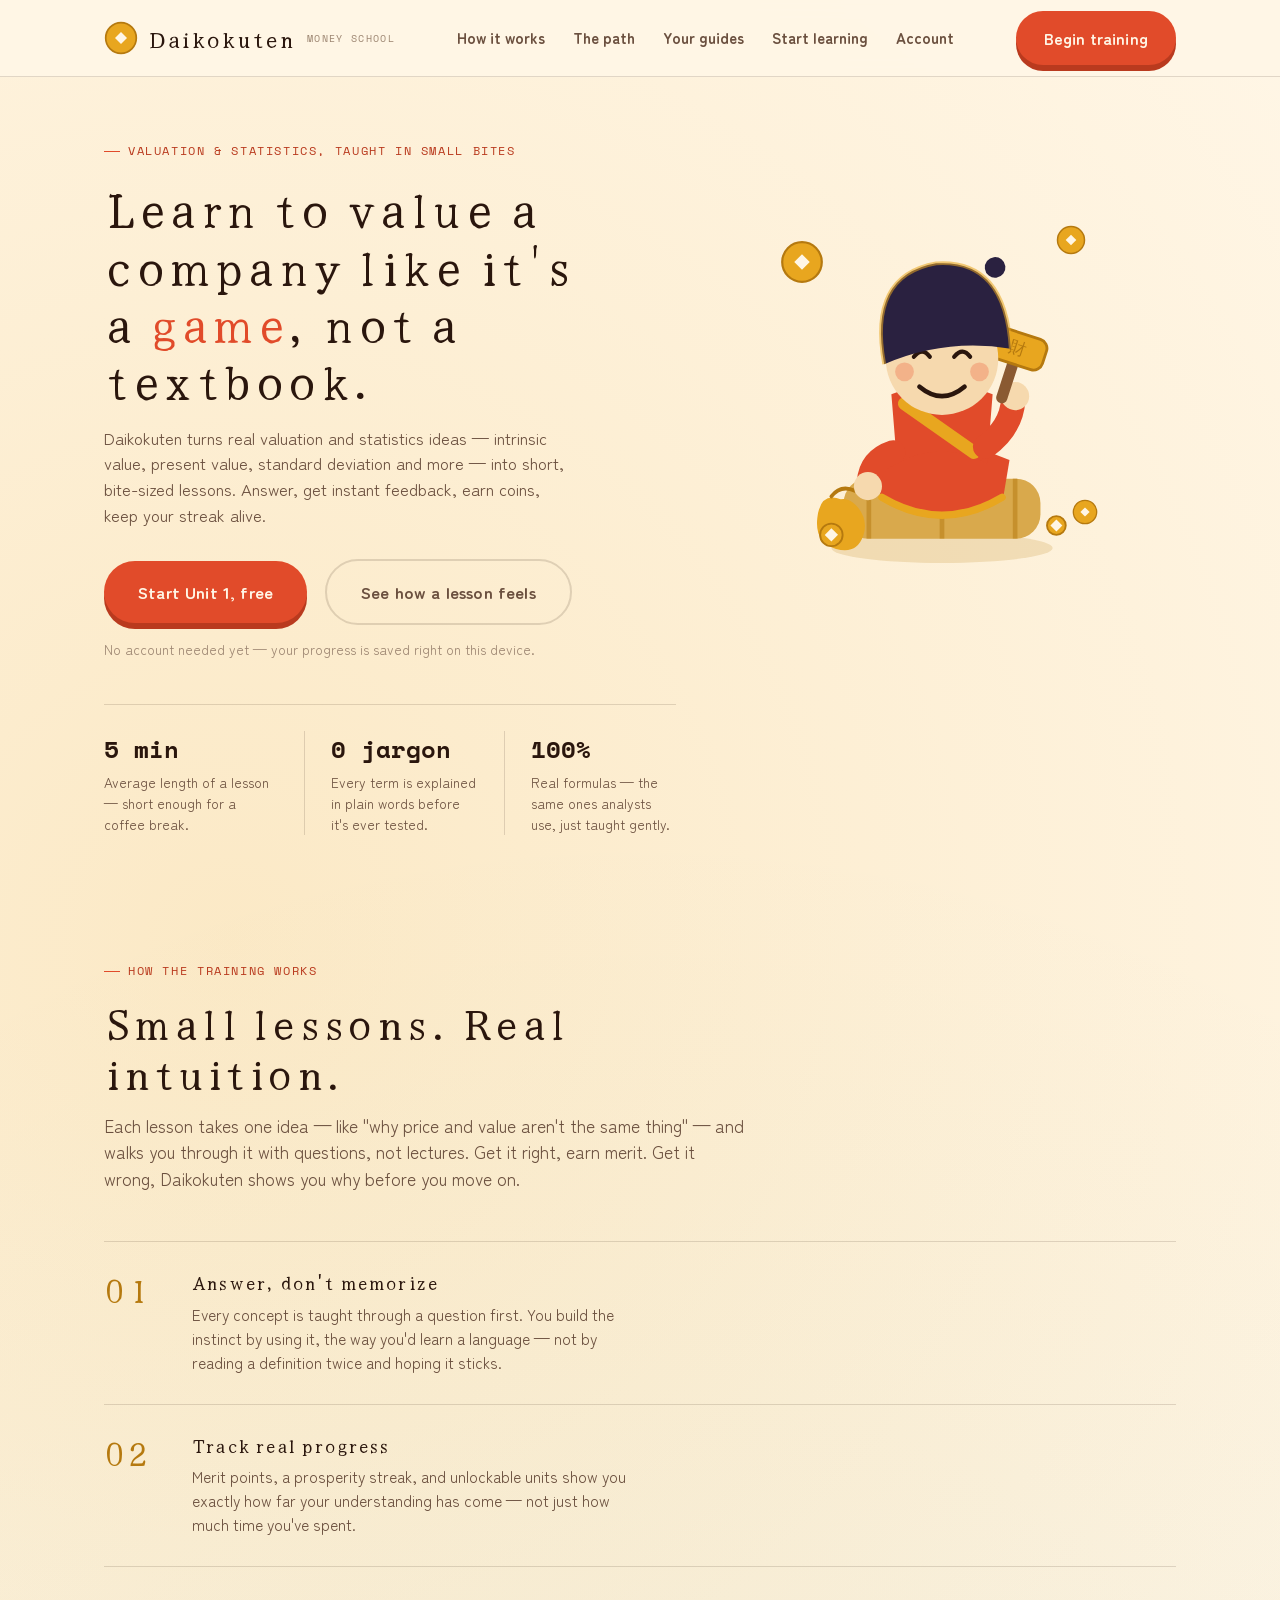
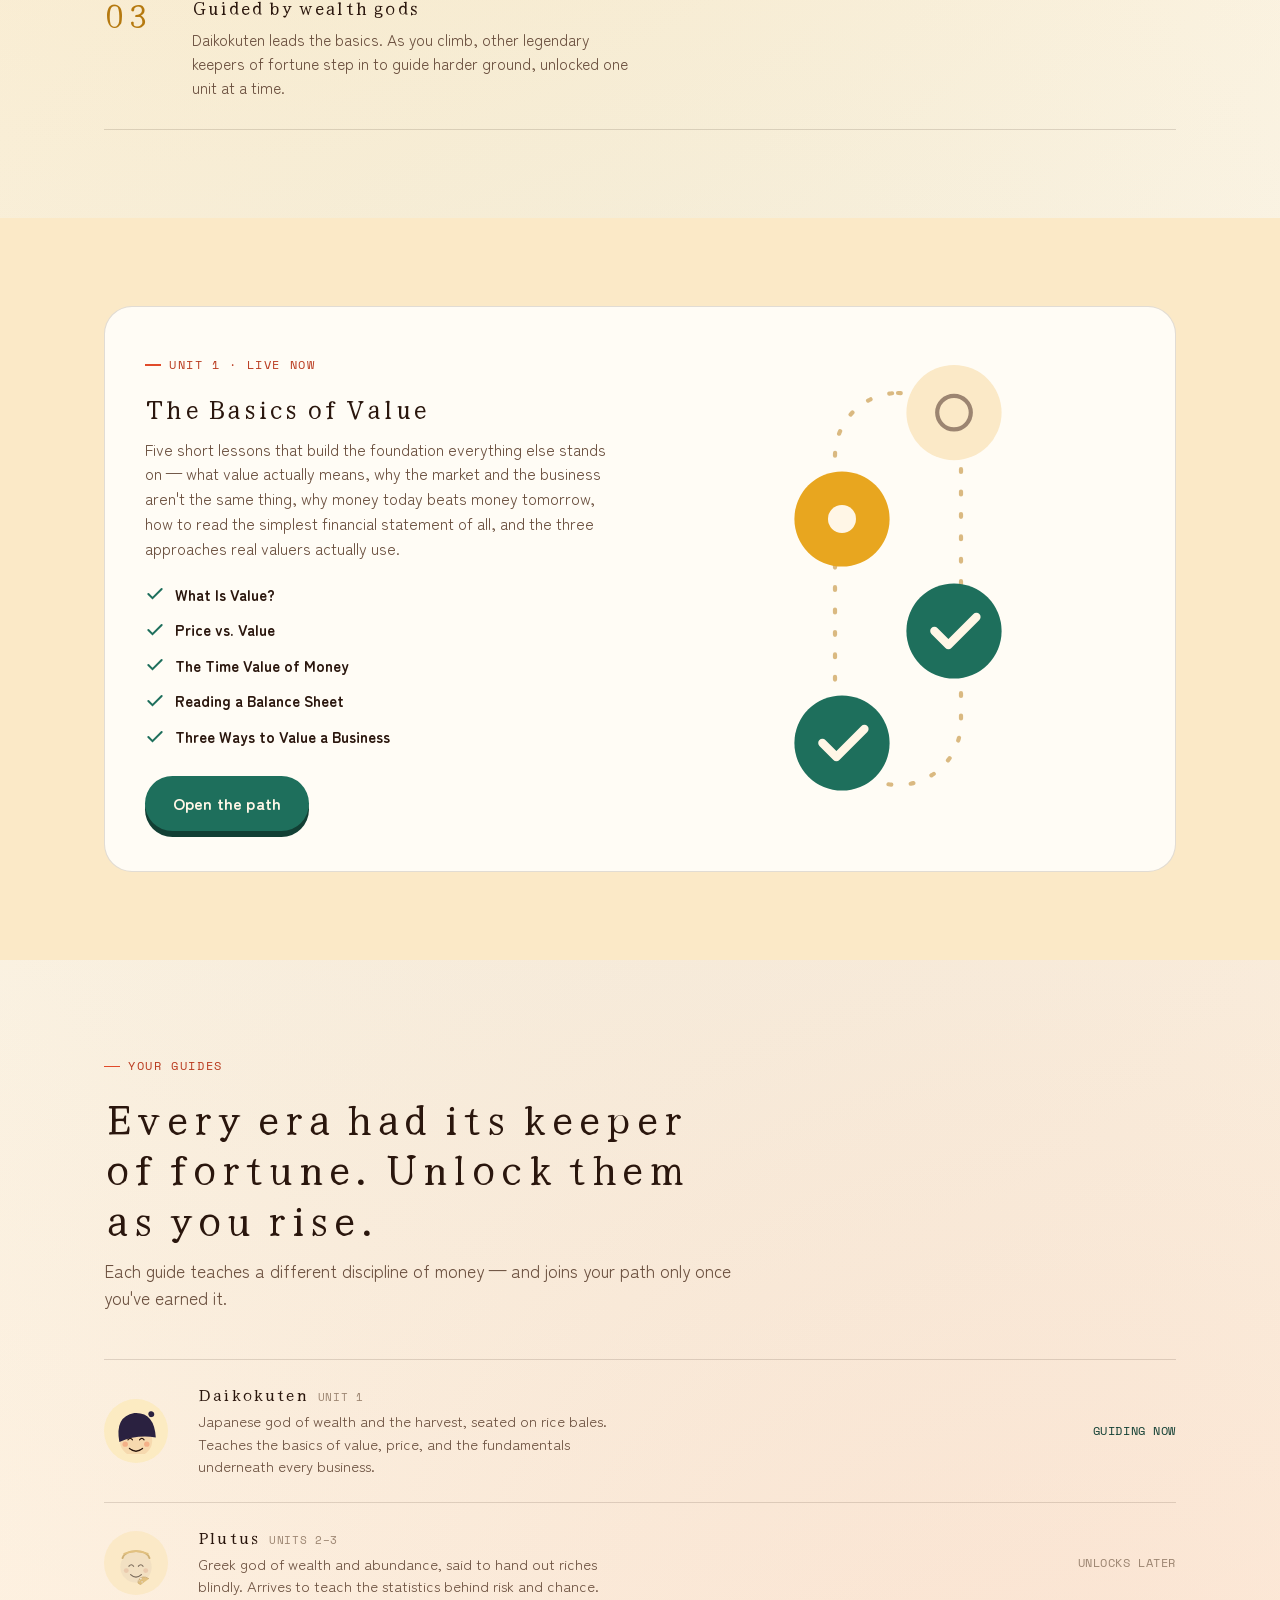
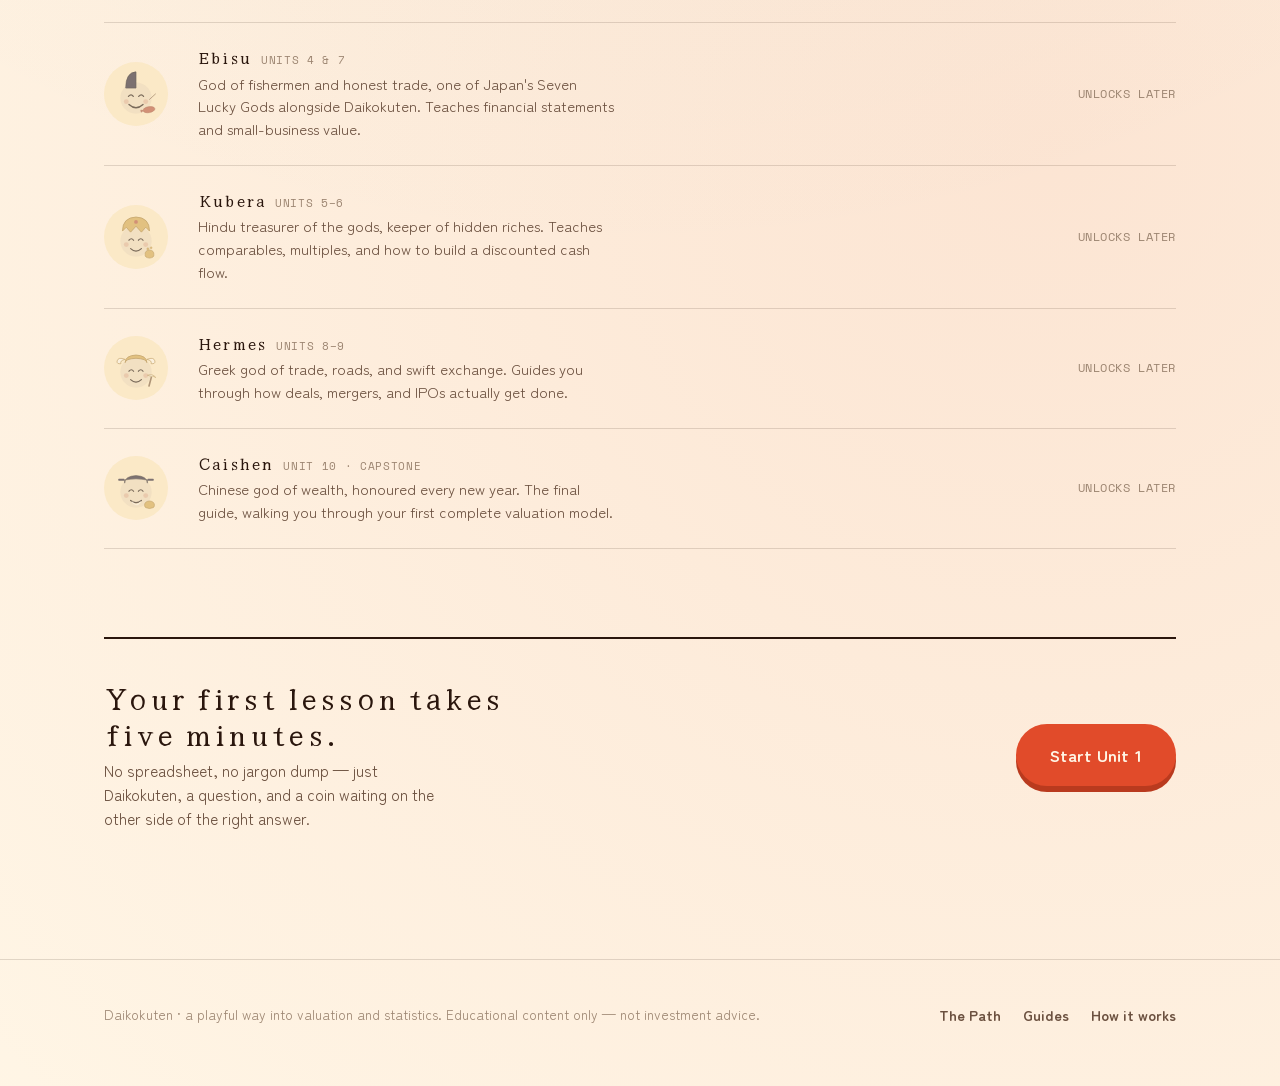
==== index.html @ 9b2fd061 "ValuationChod" ====
<!DOCTYPE html>
<html lang="en">
<head>
<meta charset="UTF-8">
<meta name="viewport" content="width=device-width, initial-scale=1.0">
<title>Daikokuten — Learn valuation & statistics like a game</title>
<meta name="description" content="Daikokuten teaches company valuation and statistics through short, game-like lessons. Earn merit, collect coins, and level up your money sense.">
<link rel="icon" href="data:image/svg+xml,%3Csvg xmlns='http://www.w3.org/2000/svg' viewBox='0 0 40 40'%3E%3Ccircle cx='20' cy='20' r='18' fill='%23E8A61F' stroke='%23B5790F' stroke-width='2'/%3E%3Crect x='15' y='15' width='10' height='10' fill='%23FFF6E6' transform='rotate(45 20 20)'/%3E%3C/svg%3E">
<link rel="stylesheet" href="css/style.css">
</head>
<body class="paper-bg">

<!-- ============ NAV ============ -->
<header class="site-nav">
  <div class="container">
    <a href="index.html" class="brand">
      <svg class="brand-mark" viewBox="0 0 40 40"><circle cx="20" cy="20" r="18" fill="#E8A61F" stroke="#B5790F" stroke-width="2"/><rect x="15" y="15" width="10" height="10" fill="#FFF6E6" transform="rotate(45 20 20)"/></svg>
      Daikokuten <span class="brand-sub">money school</span>
    </a>
    <nav class="nav-links" id="navLinks">
      <a href="index.html#how">How it works</a>
      <a href="index.html#path">The path</a>
      <a href="index.html#guides">Your guides</a>
      <a href="learn.html">Start learning</a>
      <a href="account.html">Account</a>
    </nav>
    <div class="nav-cta">
      <button class="nav-toggle" id="navToggle" aria-label="Open menu" aria-expanded="false">
        <svg viewBox="0 0 24 24" fill="none" stroke="currentColor" stroke-width="2.4" stroke-linecap="round"><line x1="3" y1="6" x2="21" y2="6"/><line x1="3" y1="12" x2="21" y2="12"/><line x1="3" y1="18" x2="21" y2="18"/></svg>
      </button>
      <a href="learn.html" class="btn btn-vermilion">Begin training</a>
    </div>
  </div>
</header>

<!-- ============ HERO ============ -->
<section class="hero">
  <div class="container">
    <div class="hero-copy">
      <span class="eyebrow">Valuation & statistics, taught in small bites</span>
      <h1>Learn to value a company like it's a <em>game</em>, not a textbook.</h1>
      <p class="lede">Daikokuten turns real valuation and statistics ideas — intrinsic value, present value, standard deviation and more — into short, bite-sized lessons. Answer, get instant feedback, earn coins, keep your streak alive.</p>
      <div class="hero-actions">
        <a href="learn.html" class="btn btn-vermilion btn-lg">Start Unit 1, free</a>
        <a href="#how" class="btn btn-ghost btn-lg">See how a lesson feels</a>
      </div>
      <p class="hero-note">No account needed yet — your progress is saved right on this device.</p>
    </div>
    <div class="hero-art">
      <svg viewBox="0 0 320 380" style="overflow:visible">
        <ellipse cx="160" cy="352" rx="118" ry="16" fill="#B5790F" opacity="0.18"/>
        <g><rect x="55" y="278" width="210" height="64" rx="26" fill="#D9A94C"/>
          <line x1="82" y1="278" x2="82" y2="342" stroke="#B5790F" stroke-width="5" opacity="0.5"/>
          <line x1="160" y1="278" x2="160" y2="342" stroke="#B5790F" stroke-width="5" opacity="0.5"/>
          <line x1="238" y1="278" x2="238" y2="342" stroke="#B5790F" stroke-width="5" opacity="0.5"/></g>
        <g><path d="M52 300 q-22 -8 -25 20 q-3 26 20 33 q22 6 29 -14 q6 -18 -8 -33 q-8 -8 -16 -6z" fill="#E8A61F"/>
          <path d="M42 297 q10 -13 25 -6" stroke="#B5790F" stroke-width="4" fill="none" stroke-linecap="round"/></g>
        <path d="M95 300 Q160 340 225 300 L232 258 Q160 228 88 258 Z" fill="#E14B2A"/>
        <path d="M96 298 Q160 336 224 298" stroke="#E8A61F" stroke-width="8" fill="none" stroke-linecap="round"/>
        <path d="M112 262 Q160 236 208 262 L214 188 Q160 166 106 188 Z" fill="#E14B2A"/>
        <path d="M120 198 L194 250" stroke="#E8A61F" stroke-width="14" stroke-linecap="round"/>
        <path d="M108 250 Q84 258 82 282" stroke="#E14B2A" stroke-width="26" stroke-linecap="round" fill="none"/>
        <circle cx="81" cy="286" r="15" fill="#F6D9AE"/>
        <path d="M206 244 Q234 224 236 194" stroke="#E14B2A" stroke-width="26" stroke-linecap="round" fill="none"/>
        <circle cx="238" cy="190" r="15" fill="#F6D9AE"/>
        <g transform="translate(238,148) rotate(18)">
          <rect x="-6" y="0" width="12" height="52" rx="6" fill="#8A5A32"/>
          <rect x="-30" y="-26" width="60" height="34" rx="10" fill="#E8A61F"/>
          <rect x="-30" y="-26" width="60" height="34" rx="10" fill="none" stroke="#B5790F" stroke-width="3"/>
          <text x="0" y="-4" font-size="18" text-anchor="middle" fill="#B5790F" font-family="sans-serif">財</text>
        </g>
        <circle cx="160" cy="150" r="60" fill="#F6D9AE"/>
        <circle cx="120" cy="164" r="10" fill="#F0916B" opacity="0.55"/>
        <circle cx="200" cy="164" r="10" fill="#F0916B" opacity="0.55"/>
        <path d="M130 148 q9 -11 17 0" stroke="#2A160D" stroke-width="4.5" fill="none" stroke-linecap="round"/>
        <path d="M173 148 q9 -11 17 0" stroke="#2A160D" stroke-width="4.5" fill="none" stroke-linecap="round"/>
        <path d="M136 180 q24 20 48 0" stroke="#2A160D" stroke-width="5" fill="none" stroke-linecap="round"/>
        <g transform="rotate(-7 160 100)">
          <path d="M92 148 Q86 52 160 48 Q234 52 228 148 Q160 128 92 148 Z" fill="#2A2140"/>
          <circle cx="222" cy="60" r="11" fill="#2A2140"/>
          <path d="M92 148 Q86 52 160 48 Q234 52 228 148" fill="none" stroke="#E8A61F" stroke-width="4" opacity="0.55"/>
        </g>
        <g><circle cx="42" cy="338" r="12" fill="#E8A61F" stroke="#B5790F" stroke-width="2"/><rect x="37" y="333" width="10" height="10" fill="#FFF6E6" transform="rotate(45 42 338)"/></g>
        <g><circle cx="282" cy="328" r="10" fill="#E8A61F" stroke="#B5790F" stroke-width="2"/><rect x="277.5" y="323.5" width="9" height="9" fill="#FFF6E6" transform="rotate(45 282 328)"/></g>
      </svg>
      <svg class="coin-float" viewBox="0 0 40 40" style="width:44px; top:6%; left:-4%; animation-delay:0s;"><circle cx="20" cy="20" r="18" fill="#E8A61F" stroke="#B5790F" stroke-width="2"/><rect x="15" y="15" width="10" height="10" fill="#FFF6E6" transform="rotate(45 20 20)"/></svg>
      <svg class="coin-float" viewBox="0 0 40 40" style="width:30px; top:2%; right:2%; animation-delay:1.2s;"><circle cx="20" cy="20" r="18" fill="#E8A61F" stroke="#B5790F" stroke-width="2"/><rect x="15" y="15" width="10" height="10" fill="#FFF6E6" transform="rotate(45 20 20)"/></svg>
      <svg class="coin-float" viewBox="0 0 40 40" style="width:26px; bottom:14%; right:-2%; animation-delay:2.4s;"><circle cx="20" cy="20" r="18" fill="#E8A61F" stroke="#B5790F" stroke-width="2"/><rect x="15" y="15" width="10" height="10" fill="#FFF6E6" transform="rotate(45 20 20)"/></svg>
    </div>
  </div>

  <div class="container">
    <div class="stat-strip">
      <div class="stat"><div class="stat-num">5 min</div><div class="stat-label">Average length of a lesson — short enough for a coffee break.</div></div>
      <div class="stat"><div class="stat-num">0 jargon</div><div class="stat-label">Every term is explained in plain words before it's ever tested.</div></div>
      <div class="stat"><div class="stat-num">100%</div><div class="stat-label">Real formulas — the same ones analysts use, just taught gently.</div></div>
    </div>
  </div>
</section>

<!-- ============ HOW IT WORKS ============ -->
<section class="section" id="how">
  <div class="container">
    <div class="section-head">
      <span class="eyebrow">How the training works</span>
      <h2>Small lessons. Real intuition.</h2>
      <p>Each lesson takes one idea — like "why price and value aren't the same thing" — and walks you through it with questions, not lectures. Get it right, earn merit. Get it wrong, Daikokuten shows you why before you move on.</p>
    </div>
    <div class="ledger-list">
      <div class="ledger-item">
        <div class="ledger-num">01</div>
        <div><h3>Answer, don't memorize</h3><p>Every concept is taught through a question first. You build the instinct by using it, the way you'd learn a language — not by reading a definition twice and hoping it sticks.</p></div>
      </div>
      <div class="ledger-item">
        <div class="ledger-num">02</div>
        <div><h3>Track real progress</h3><p>Merit points, a prosperity streak, and unlockable units show you exactly how far your understanding has come — not just how much time you've spent.</p></div>
      </div>
      <div class="ledger-item">
        <div class="ledger-num">03</div>
        <div><h3>Guided by wealth gods</h3><p>Daikokuten leads the basics. As you climb, other legendary keepers of fortune step in to guide harder ground, unlocked one unit at a time.</p></div>
      </div>
    </div>
  </div>
</section>

<!-- ============ PATH TEASER ============ -->
<section class="section section-alt" id="path">
  <div class="container">
    <div class="path-teaser">
      <div class="path-teaser-copy">
        <span class="eyebrow">Unit 1 · live now</span>
        <h3>The Basics of Value</h3>
        <p>Five short lessons that build the foundation everything else stands on — what value actually means, why the market and the business aren't the same thing, why money today beats money tomorrow, how to read the simplest financial statement of all, and the three approaches real valuers actually use.</p>
        <ul class="mini-checklist">
          <li><svg viewBox="0 0 24 24" fill="none" stroke="currentColor" stroke-width="2.4" stroke-linecap="round"><polyline points="20 6 9 17 4 12"/></svg> What Is Value?</li>
          <li><svg viewBox="0 0 24 24" fill="none" stroke="currentColor" stroke-width="2.4" stroke-linecap="round"><polyline points="20 6 9 17 4 12"/></svg> Price vs. Value</li>
          <li><svg viewBox="0 0 24 24" fill="none" stroke="currentColor" stroke-width="2.4" stroke-linecap="round"><polyline points="20 6 9 17 4 12"/></svg> The Time Value of Money</li>
          <li><svg viewBox="0 0 24 24" fill="none" stroke="currentColor" stroke-width="2.4" stroke-linecap="round"><polyline points="20 6 9 17 4 12"/></svg> Reading a Balance Sheet</li>
          <li><svg viewBox="0 0 24 24" fill="none" stroke="currentColor" stroke-width="2.4" stroke-linecap="round"><polyline points="20 6 9 17 4 12"/></svg> Three Ways to Value a Business</li>
        </ul>
        <a href="learn.html" class="btn btn-jade">Open the path</a>
      </div>
      <div class="hero-art" style="max-width:280px; margin:0 auto;">
        <svg viewBox="0 0 200 320">
          <rect x="55" y="20" width="90" height="280" rx="45" fill="none" stroke="#B5790F" stroke-width="3" stroke-dasharray="2 14" stroke-linecap="round" opacity="0.5"/>
          <circle cx="60" cy="270" r="34" fill="#1E6F5C"/><path d="M46 270l10 10 20-20" stroke="#FFF6E6" stroke-width="6" fill="none" stroke-linecap="round" stroke-linejoin="round"/>
          <circle cx="140" cy="190" r="34" fill="#1E6F5C"/><path d="M126 190l10 10 20-20" stroke="#FFF6E6" stroke-width="6" fill="none" stroke-linecap="round" stroke-linejoin="round"/>
          <circle cx="60" cy="110" r="34" fill="#E8A61F"/><circle cx="60" cy="110" r="10" fill="#FFF6E6"/>
          <circle cx="140" cy="34" r="34" fill="#FBE9C7"/><path d="M128 34a12 12 0 1124 0 12 12 0 01-24 0z" fill="none" stroke="#9C8571" stroke-width="3"/>
        </svg>
      </div>
    </div>
  </div>
</section>

<!-- ============ GUIDES / CHARACTERS ============ -->
<section class="section" id="guides">
  <div class="container">
    <div class="section-head">
      <span class="eyebrow">Your guides</span>
      <h2>Every era had its keeper of fortune. Unlock them as you rise.</h2>
      <p>Each guide teaches a different discipline of money — and joins your path only once you've earned it.</p>
    </div>
    <div class="roster">
      <div class="roster-item">
        <div class="roster-portrait">
          <svg viewBox="60 30 200 170"><circle cx="160" cy="150" r="60" fill="#F6D9AE"/><circle cx="120" cy="164" r="10" fill="#F0916B" opacity="0.55"/><circle cx="200" cy="164" r="10" fill="#F0916B" opacity="0.55"/><path d="M130 148 q9 -11 17 0" stroke="#2A160D" stroke-width="4.5" fill="none" stroke-linecap="round"/><path d="M173 148 q9 -11 17 0" stroke="#2A160D" stroke-width="4.5" fill="none" stroke-linecap="round"/><path d="M136 180 q24 20 48 0" stroke="#2A160D" stroke-width="5" fill="none" stroke-linecap="round"/><g transform="rotate(-7 160 100)"><path d="M92 148 Q86 52 160 48 Q234 52 228 148 Q160 128 92 148 Z" fill="#2A2140"/><circle cx="222" cy="60" r="11" fill="#2A2140"/></g></svg>
        </div>
        <div>
          <div class="roster-name"><h4>Daikokuten</h4><span class="roster-tag">Unit 1</span></div>
          <p class="roster-desc">Japanese god of wealth and the harvest, seated on rice bales. Teaches the basics of value, price, and the fundamentals underneath every business.</p>
        </div>
        <span class="roster-status">Guiding now</span>
      </div>
      <div class="roster-item locked">
        <div class="roster-portrait tint-jade"><svg viewBox="0 0 200 200"><circle cx="100" cy="115" r="58" fill="#F6D9AE"/><circle cx="64" cy="128" r="9" fill="#F0916B" opacity="0.55"/><circle cx="136" cy="128" r="9" fill="#F0916B" opacity="0.55"/><path d="M74 112 q9 -11 17 0" stroke="#2A160D" stroke-width="4.5" fill="none" stroke-linecap="round"/><path d="M109 112 q9 -11 17 0" stroke="#2A160D" stroke-width="4.5" fill="none" stroke-linecap="round"/><path d="M80 143 q20 18 40 0" stroke="#2A160D" stroke-width="4.5" fill="none" stroke-linecap="round"/><path d="M50 82 Q60 56 100 56 Q140 56 150 82" stroke="#C68A16" stroke-width="7" fill="none" stroke-linecap="round"/><path d="M56 66 Q100 46 144 66" stroke="#E8A61F" stroke-width="6" fill="none" stroke-linecap="round"/><g transform="translate(148,158) rotate(20)"><path d="M0 0 Q-30 -6 -34 20 Q-36 34 -20 30" fill="#E8A61F" stroke="#B5790F" stroke-width="2.5"/><circle cx="-28" cy="10" r="4" fill="#FFF6E6" stroke="#B5790F" stroke-width="1.5"/><circle cx="-20" cy="20" r="3.5" fill="#FFF6E6" stroke="#B5790F" stroke-width="1.5"/><circle cx="-32" cy="20" r="3" fill="#FFF6E6" stroke="#B5790F" stroke-width="1.5"/></g></svg></div>
        <div>
          <div class="roster-name"><h4>Plutus</h4><span class="roster-tag">Units 2–3</span></div>
          <p class="roster-desc">Greek god of wealth and abundance, said to hand out riches blindly. Arrives to teach the statistics behind risk and chance.</p>
        </div>
        <span class="roster-status pending">Unlocks later</span>
      </div>
      <div class="roster-item locked">
        <div class="roster-portrait tint-vermilion"><svg viewBox="0 0 200 200"><circle cx="100" cy="115" r="58" fill="#F6D9AE"/><circle cx="64" cy="128" r="9" fill="#F0916B" opacity="0.55"/><circle cx="136" cy="128" r="9" fill="#F0916B" opacity="0.55"/><path d="M72 109 q10 -12 18 0" stroke="#2A160D" stroke-width="4.5" fill="none" stroke-linecap="round"/><path d="M110 109 q10 -12 18 0" stroke="#2A160D" stroke-width="4.5" fill="none" stroke-linecap="round"/><path d="M74 139 q26 24 52 0" stroke="#2A160D" stroke-width="5" fill="none" stroke-linecap="round"/><path d="M62 78 Q62 20 100 18 Q100 60 100 78Z" fill="#2A2140" stroke="#17101f" stroke-width="2.5"/><path d="M62 78 Q80 66 100 66 Q60 66 62 78Z" fill="#2A2140"/><g transform="translate(148,158) rotate(-10)"><ellipse cx="0" cy="0" rx="22" ry="11" fill="#E14B2A" stroke="#B93A1E" stroke-width="2"/><path d="M-22 0 L-30 -4 L-30 4 Z" fill="#E14B2A" stroke="#B93A1E" stroke-width="2"/></g><line x1="150" y1="120" x2="172" y2="100" stroke="#8A5A32" stroke-width="3" stroke-linecap="round"/></svg></div>
        <div>
          <div class="roster-name"><h4>Ebisu</h4><span class="roster-tag">Units 4 & 7</span></div>
          <p class="roster-desc">God of fishermen and honest trade, one of Japan's Seven Lucky Gods alongside Daikokuten. Teaches financial statements and small-business value.</p>
        </div>
        <span class="roster-status pending">Unlocks later</span>
      </div>
      <div class="roster-item locked">
        <div class="roster-portrait"><svg viewBox="0 0 200 200"><circle cx="100" cy="115" r="58" fill="#F6D9AE"/><circle cx="64" cy="128" r="9" fill="#F0916B" opacity="0.55"/><circle cx="136" cy="128" r="9" fill="#F0916B" opacity="0.55"/><path d="M74 112 q9 -11 17 0" stroke="#2A160D" stroke-width="4.5" fill="none" stroke-linecap="round"/><path d="M109 112 q9 -11 17 0" stroke="#2A160D" stroke-width="4.5" fill="none" stroke-linecap="round"/><path d="M80 143 q20 18 40 0" stroke="#2A160D" stroke-width="4.5" fill="none" stroke-linecap="round"/><path d="M50 78 Q50 28 100 26 Q150 28 150 78 L136 64 L120 82 L100 60 L80 82 L64 64 Z" fill="#E8A61F" stroke="#B5790F" stroke-width="3"/><circle cx="100" cy="44" r="7" fill="#E14B2A"/><g transform="translate(150,158)"><path d="M-16 8 Q-18 -8 0 -10 Q18 -8 16 8 Q18 18 0 20 Q-18 18 -16 8Z" fill="#E8A61F" stroke="#B5790F" stroke-width="2.5"/><circle cx="-6" cy="-14" r="4" fill="#E8A61F" stroke="#B5790F" stroke-width="1.5"/><circle cx="6" cy="-18" r="3.5" fill="#E8A61F" stroke="#B5790F" stroke-width="1.5"/></g></svg></div>
        <div>
          <div class="roster-name"><h4>Kubera</h4><span class="roster-tag">Units 5–6</span></div>
          <p class="roster-desc">Hindu treasurer of the gods, keeper of hidden riches. Teaches comparables, multiples, and how to build a discounted cash flow.</p>
        </div>
        <span class="roster-status pending">Unlocks later</span>
      </div>
      <div class="roster-item locked">
        <div class="roster-portrait tint-jade"><svg viewBox="0 0 200 200"><circle cx="100" cy="115" r="58" fill="#F6D9AE"/><circle cx="64" cy="128" r="9" fill="#F0916B" opacity="0.55"/><circle cx="136" cy="128" r="9" fill="#F0916B" opacity="0.55"/><path d="M74 112 q9 -11 17 0" stroke="#2A160D" stroke-width="4.5" fill="none" stroke-linecap="round"/><path d="M109 112 q9 -11 17 0" stroke="#2A160D" stroke-width="4.5" fill="none" stroke-linecap="round"/><path d="M80 143 q20 18 40 0" stroke="#2A160D" stroke-width="4.5" fill="none" stroke-linecap="round"/><path d="M60 80 Q60 54 100 52 Q140 54 140 80 Q140 66 100 64 Q60 66 60 80Z" fill="#E8A61F" stroke="#B5790F" stroke-width="3"/><path d="M60 68 Q34 58 30 74 Q28 86 44 84 Q40 72 60 68Z" fill="#FFF6E6" stroke="#B5790F" stroke-width="2.5"/><path d="M140 68 Q166 58 170 74 Q172 86 156 84 Q160 72 140 68Z" fill="#FFF6E6" stroke="#B5790F" stroke-width="2.5"/><g transform="translate(150,160) rotate(15)"><rect x="-3" y="-30" width="6" height="40" rx="3" fill="#8A5A32"/><path d="M-16 -30 Q0 -42 16 -30 Q0 -34 0 -30Z" fill="#FFF6E6" stroke="#B5790F" stroke-width="2"/></g></svg></div>
        <div>
          <div class="roster-name"><h4>Hermes</h4><span class="roster-tag">Units 8–9</span></div>
          <p class="roster-desc">Greek god of trade, roads, and swift exchange. Guides you through how deals, mergers, and IPOs actually get done.</p>
        </div>
        <span class="roster-status pending">Unlocks later</span>
      </div>
      <div class="roster-item locked">
        <div class="roster-portrait tint-vermilion"><svg viewBox="0 0 200 200"><circle cx="100" cy="115" r="58" fill="#F6D9AE"/><circle cx="64" cy="128" r="9" fill="#F0916B" opacity="0.55"/><circle cx="136" cy="128" r="9" fill="#F0916B" opacity="0.55"/><path d="M74 112 q9 -11 17 0" stroke="#2A160D" stroke-width="4.5" fill="none" stroke-linecap="round"/><path d="M109 112 q9 -11 17 0" stroke="#2A160D" stroke-width="4.5" fill="none" stroke-linecap="round"/><path d="M80 146 q20 16 40 0" stroke="#2A160D" stroke-width="4.5" fill="none" stroke-linecap="round"/><path d="M86 152 Q100 172 116 152" stroke="#FFF6E6" stroke-width="4" fill="none" stroke-linecap="round" opacity="0.9"/><path d="M58 82 Q58 56 100 54 Q142 56 142 82 L142 70 Q100 62 58 70Z" fill="#2A2140" stroke="#17101f" stroke-width="2"/><rect x="34" y="66" width="24" height="7" rx="3" fill="#2A2140"/><rect x="142" y="66" width="24" height="7" rx="3" fill="#2A2140"/><g transform="translate(150,158)"><path d="M-18 8 Q-20 -8 0 -10 Q20 -8 18 8 Q20 16 0 18 Q-20 16 -18 8Z" fill="#E8A61F" stroke="#B5790F" stroke-width="2.5"/></g></svg></div>
        <div>
          <div class="roster-name"><h4>Caishen</h4><span class="roster-tag">Unit 10 · Capstone</span></div>
          <p class="roster-desc">Chinese god of wealth, honoured every new year. The final guide, walking you through your first complete valuation model.</p>
        </div>
        <span class="roster-status pending">Unlocks later</span>
      </div>
    </div>
  </div>
</section>

<!-- ============ CTA ============ -->
<section class="section" style="padding-top:0;">
  <div class="container">
    <div class="closing-line">
      <div>
        <h2>Your first lesson takes five minutes.</h2>
        <p>No spreadsheet, no jargon dump — just Daikokuten, a question, and a coin waiting on the other side of the right answer.</p>
      </div>
      <a href="learn.html" class="btn btn-vermilion btn-lg">Start Unit 1</a>
    </div>
  </div>
</section>

<footer class="site-footer">
  <div class="container">
    <p class="footer-note">Daikokuten · a playful way into valuation and statistics. Educational content only — not investment advice.</p>
    <div class="footer-links">
      <a href="learn.html">The Path</a>
      <a href="index.html#guides">Guides</a>
      <a href="index.html#how">How it works</a>
    </div>
  </div>
</footer>

<script>
  const navToggle = document.getElementById('navToggle');
  const navLinks = document.getElementById('navLinks');
  navToggle.addEventListener('click', () => {
    const open = navLinks.classList.toggle('open');
    navToggle.setAttribute('aria-expanded', open);
  });
</script>
</body>
</html>
---- css/style.css ----
@import url('https://fonts.googleapis.com/css2?family=Yuji+Syuku&family=Zen+Maru+Gothic:wght@400;500;700;900&family=Space+Mono:wght@400;700&display=swap');

/* ---------------------------------------------------------
   DAIKOKUTEN — design tokens
--------------------------------------------------------- */
:root{
  --cream:        #FFF6E6;
  --cream-deep:    #FBE9C7;
  --paper:         #FFFCF5;
  --ink:           #2A160D;
  --ink-soft:      #6B503F;
  --ink-faint:     #9C8571;

  --vermilion:     #E14B2A;
  --vermilion-dark:#B93A1E;
  --vermilion-soft:#FBDCCF;

  --gold:          #E8A61F;
  --gold-deep:     #B5790F;
  --gold-soft:     #FCEBC2;

  --jade:          #1E6F5C;
  --jade-deep:     #123F34;
  --jade-soft:     #D8ECE5;

  --indigo:        #26324D;

  --line:          rgba(42,22,13,0.14);
  --shadow-soft:   0 10px 30px rgba(42,22,13,0.10);
  --shadow-pop:    0 6px 0 rgba(42,22,13,0.18);

  --radius-s: 10px;
  --radius-m: 18px;
  --radius-l: 28px;

  --font-display: "Yuji Syuku", "Noto Serif JP", serif;
  --font-body: "Zen Maru Gothic", "Hiragino Maru Gothic ProN", sans-serif;
  --font-mono: "Space Mono", monospace;
}

*,*::before,*::after{ box-sizing:border-box; }
html{ scroll-behavior:smooth; width:100%; }
body{
  margin:0;
  width:100%;
  min-height:100vh;
  min-height:100dvh;
  overflow-x:hidden;
  background:var(--cream);
  color:var(--ink);
  font-family:var(--font-body);
  font-size:16px;
  line-height:1.55;
  -webkit-font-smoothing:antialiased;
}
img,svg{ display:block; max-width:100%; }
a{ color:inherit; text-decoration:none; }
button{ font-family:inherit; cursor:pointer; }
h1,h2,h3,h4{ font-family:var(--font-display); font-weight:400; line-height:1.12; margin:0; letter-spacing:0.01em; }
p{ margin:0; }
ul{ margin:0; padding:0; list-style:none; }

:focus-visible{
  outline:3px solid var(--jade);
  outline-offset:3px;
  border-radius:6px;
}

@media (prefers-reduced-motion: reduce){
  *,*::before,*::after{ animation-duration:0.01ms !important; animation-iteration-count:1 !important; transition-duration:0.01ms !important; scroll-behavior:auto !important; }
}

.container{
  width:100%;
  max-width:1120px;
  margin:0 auto;
  padding:0 24px;
}
@media (min-width:1440px){
  .container{ max-width:1280px; }
}
@media (min-width:1920px){
  .container{ max-width:1440px; padding:0 32px; }
}

/* ---------------------------------------------------------
   Rice-grain paper texture (background wash, no imagery needed)
--------------------------------------------------------- */
.paper-bg{
  background-image:
    radial-gradient(circle at 18% 22%, rgba(232,166,31,0.16), transparent 40%),
    radial-gradient(circle at 82% 78%, rgba(225,75,42,0.10), transparent 42%),
    radial-gradient(circle at 50% 50%, rgba(30,111,92,0.05), transparent 60%);
}

/* ---------------------------------------------------------
   Buttons
--------------------------------------------------------- */
.btn{
  display:inline-flex;
  align-items:center;
  justify-content:center;
  gap:8px;
  font-family:var(--font-body);
  font-weight:700;
  font-size:1rem;
  letter-spacing:0.01em;
  padding:15px 28px;
  border-radius:999px;
  border:none;
  transition:transform 0.12s ease, box-shadow 0.12s ease, filter 0.12s ease;
}
.btn:active{ transform:translateY(3px); }

.btn-vermilion{
  background:var(--vermilion);
  color:var(--cream);
  box-shadow:0 6px 0 var(--vermilion-dark);
}
.btn-vermilion:hover{ filter:brightness(1.04); }
.btn-vermilion:active{ box-shadow:0 2px 0 var(--vermilion-dark); }

.btn-gold{
  background:var(--gold);
  color:var(--ink);
  box-shadow:0 6px 0 var(--gold-deep);
}
.btn-gold:active{ box-shadow:0 2px 0 var(--gold-deep); }

.btn-jade{
  background:var(--jade);
  color:var(--cream);
  box-shadow:0 6px 0 var(--jade-deep);
}
.btn-jade:active{ box-shadow:0 2px 0 var(--jade-deep); }

.btn-ghost{
  background:transparent;
  color:var(--ink-soft);
  border:2px solid var(--line);
  box-shadow:none;
  padding:13px 26px;
}
.btn-ghost:hover{ border-color:var(--ink-soft); }

.btn-block{ width:100%; }
.btn-lg{ padding:18px 34px; font-size:1.05rem; }
.btn[disabled]{ opacity:0.45; pointer-events:none; }

/* ---------------------------------------------------------
   Top navigation (marketing pages)
--------------------------------------------------------- */
.site-nav{
  position:sticky; top:0; z-index:50;
  background:rgba(255,246,230,0.88);
  backdrop-filter:blur(8px);
  border-bottom:1px solid var(--line);
}
.site-nav .container{
  display:flex; align-items:center; justify-content:space-between;
  height:76px;
}
.brand{
  display:flex; align-items:center; gap:10px;
  font-family:var(--font-display);
  font-size:1.5rem;
  color:var(--ink);
}
.brand .brand-mark{ width:34px; height:34px; }
.brand-sub{
  font-family:var(--font-mono);
  font-size:0.6rem;
  letter-spacing:0.14em;
  color:var(--ink-faint);
  text-transform:uppercase;
  margin-left:2px;
}
.nav-links{ display:flex; align-items:center; gap:28px; }
.nav-links a{ font-weight:700; color:var(--ink-soft); font-size:0.95rem; }
.nav-links a:hover{ color:var(--vermilion); }
.nav-cta{ display:flex; align-items:center; gap:14px; }

.nav-toggle{
  display:none;
  background:none; border:none; padding:8px;
}
.nav-toggle svg{ width:26px; height:26px; }

/* ---------------------------------------------------------
   Dashboard bar (app pages: learn / lesson)
--------------------------------------------------------- */
.dash-bar{
  position:sticky; top:0; z-index:50;
  background:var(--paper);
  border-bottom:1px solid var(--line);
}
.dash-bar .container{
  display:flex; align-items:center; justify-content:space-between;
  height:72px;
  gap:16px;
}
.dash-stats{ display:flex; align-items:center; gap:18px; }
.stat-pill{
  display:flex; align-items:center; gap:7px;
  font-family:var(--font-mono);
  font-weight:700;
  font-size:0.95rem;
  color:var(--ink);
  padding:7px 12px;
  border-radius:999px;
  background:var(--cream);
  border:1px solid var(--line);
}
.stat-pill svg{ width:19px; height:19px; flex-shrink:0; }
.stat-pill.streak{ color:var(--vermilion-dark); }
.stat-pill.coins{ color:var(--gold-deep); }
.stat-pill.merit{ color:var(--jade-deep); }
.stat-pill.energy{ color:var(--vermilion); }
.stat-pill.energy.empty{ color:var(--ink-faint); background:var(--cream-deep); }

/* ---------------------------------------------------------
   Hero
--------------------------------------------------------- */
.hero{
  position:relative;
  padding:56px 0 30px;
}
.hero .container{
  display:grid;
  grid-template-columns:1.1fr 0.9fr;
  align-items:center;
  gap:32px;
}
.eyebrow{
  display:inline-flex; align-items:center; gap:8px;
  font-family:var(--font-mono);
  font-size:0.72rem;
  letter-spacing:0.14em;
  text-transform:uppercase;
  color:var(--vermilion-dark);
  margin-bottom:18px;
}
.eyebrow::before{
  content:"";
  width:16px; height:1.5px;
  background:var(--vermilion);
}
.hero h1{
  font-size:clamp(2.3rem, 4vw, 3.4rem);
  color:var(--ink);
  margin-bottom:18px;
  max-width:15ch;
}
.hero h1 em{
  font-style:normal;
  color:var(--vermilion);
}
.hero p.lede{
  font-size:clamp(1rem,1.3vw,1.12rem);
  color:var(--ink-soft);
  max-width:52ch;
  margin-bottom:30px;
}
.hero-actions{ display:flex; align-items:center; gap:18px; flex-wrap:wrap; }
.hero-note{ font-size:0.85rem; color:var(--ink-faint); margin-top:14px; }

.hero-art{ position:relative; max-width:400px; margin:0 auto; }
.hero-art svg{ width:100%; height:auto; overflow:visible; }
.coin-float{
  position:absolute;
  animation:float 5s ease-in-out infinite;
}
@keyframes float{
  0%,100%{ transform:translateY(0) rotate(0deg); }
  50%{ transform:translateY(-14px) rotate(8deg); }
}

/* stat strip — plain ledger row, not 3 identical shadow cards */
.stat-strip{
  display:grid;
  grid-template-columns:repeat(3, 1fr);
  gap:28px;
  margin-top:44px;
  padding-top:26px;
  border-top:1px solid var(--line);
}
.stat-strip .stat{
  padding-left:26px;
  text-align:left;
  border-left:1px solid var(--line);
  min-width:0; /* lets long labels wrap instead of forcing the grid track wider */
}
.stat-strip .stat:first-child{ padding-left:0; border-left:none; }
.stat-num{
  font-family:var(--font-mono);
  font-size:1.5rem;
  font-weight:700;
  color:var(--ink);
}
.stat-label{ font-size:0.85rem; color:var(--ink-soft); margin-top:4px; max-width:26ch; }

/* ---------------------------------------------------------
   Section shells
--------------------------------------------------------- */
.section{ padding:88px 0; }
.section-head{ max-width:640px; margin-bottom:48px; }
.section-head .eyebrow{ margin-bottom:16px; }
.section-head h2{ font-size:clamp(2rem,3.6vw,2.8rem); margin-bottom:16px; }
.section-head p{ color:var(--ink-soft); font-size:1.08rem; }
.section-alt{ background:var(--cream-deep); }

/* ledger list — replaces the generic "icon in a colored square" card grid */
.ledger-list{
  border-top:1px solid var(--line);
}
.ledger-item{
  display:grid;
  grid-template-columns:64px 1fr;
  gap:24px;
  padding:30px 0;
  border-bottom:1px solid var(--line);
}
.ledger-item .ledger-num{
  font-family:var(--font-display);
  font-size:2.1rem;
  color:var(--gold-deep);
  line-height:1;
}
.ledger-item h3{ font-size:1.2rem; margin-bottom:8px; color:var(--ink); }
.ledger-item p{ color:var(--ink-soft); font-size:0.97rem; max-width:56ch; }

/* path preview (marketing teaser) */
.path-teaser{
  background:var(--paper);
  border:1px solid var(--line);
  border-radius:var(--radius-l);
  padding:40px;
  display:grid;
  grid-template-columns:1fr 1fr;
  gap:40px;
  align-items:center;
}
.path-teaser-copy h3{ font-size:1.7rem; margin-bottom:14px; }
.path-teaser-copy p{ color:var(--ink-soft); margin-bottom:22px; }
.mini-checklist{ display:flex; flex-direction:column; gap:12px; margin-bottom:28px; }
.mini-checklist li{ display:flex; align-items:center; gap:10px; font-weight:700; font-size:0.95rem; }
.mini-checklist svg{ width:20px; height:20px; flex-shrink:0; color:var(--jade); }

/* guide roster — small portraits in a list, not a grid of identical cards */
.roster{ border-top:1px solid var(--line); }
.roster-item{
  display:grid;
  grid-template-columns:72px 1fr auto;
  align-items:center;
  gap:22px;
  padding:24px 0;
  border-bottom:1px solid var(--line);
}
.roster-portrait{
  width:64px; height:64px;
  border-radius:50%;
  background:var(--gold-soft);
  display:flex; align-items:center; justify-content:center;
  overflow:hidden;
  flex-shrink:0;
}
.roster-portrait svg{ width:54px; }
.roster-item.locked .roster-portrait{ background:var(--cream-deep); }
.roster-item.locked .roster-portrait svg{ opacity:0.6; filter:grayscale(35%); }
.roster-name{ display:flex; align-items:baseline; gap:10px; flex-wrap:wrap; }
.roster-name h4{ font-size:1.1rem; color:var(--ink); }
.roster-name .roster-tag{ font-family:var(--font-mono); font-size:0.7rem; letter-spacing:0.06em; text-transform:uppercase; color:var(--ink-faint); }
.roster-desc{ font-size:0.92rem; color:var(--ink-soft); margin-top:4px; max-width:52ch; }
.roster-status{ font-family:var(--font-mono); font-size:0.72rem; letter-spacing:0.05em; text-transform:uppercase; color:var(--jade-deep); white-space:nowrap; }
.roster-status.pending{ color:var(--ink-faint); }
@media (max-width:640px){
  .roster-item{ grid-template-columns:52px 1fr; }
  .roster-portrait{ width:48px; height:48px; }
  .roster-portrait svg{ width:40px; }
  .roster-status{ grid-column:2; margin-top:2px; }
}

/* closing line — plain, no dark gradient box */
.closing-line{
  display:flex;
  align-items:center;
  justify-content:space-between;
  flex-wrap:wrap;
  gap:24px;
  padding:40px 0;
  border-top:2px solid var(--ink);
}
.closing-line h2{ font-size:clamp(1.5rem,2.6vw,2rem); max-width:22ch; }
.closing-line p{ color:var(--ink-soft); margin-top:8px; max-width:44ch; font-size:0.97rem; }

/* footer */
.site-footer{
  border-top:1px solid var(--line);
  padding:44px 0 60px;
}
.site-footer .container{
  display:flex; align-items:center; justify-content:space-between; flex-wrap:wrap; gap:20px;
}
.footer-note{ color:var(--ink-faint); font-size:0.85rem; }
.footer-links{ display:flex; gap:22px; }
.footer-links a{ color:var(--ink-soft); font-size:0.9rem; font-weight:700; }
.footer-links a:hover{ color:var(--vermilion); }

/* ---------------------------------------------------------
   LEARNING PATH (map)
--------------------------------------------------------- */
.path-wrap{ padding:44px 0 100px; }
.path-header{ text-align:center; margin-bottom:8px; }
.path-header .eyebrow{ }
.unit-banner{
  max-width:640px;
  margin:0 auto 48px;
  background:var(--jade);
  color:var(--cream);
  border-radius:var(--radius-m);
  padding:22px 26px;
  display:flex;
  align-items:center;
  justify-content:space-between;
  gap:16px;
  box-shadow:var(--shadow-soft);
}
.unit-banner.unit-locked{ background:var(--ink-faint); opacity:0.85; }
.unit-banner .unit-name{ font-family:var(--font-display); font-size:1.5rem; }
.unit-banner .unit-desc{ font-size:0.85rem; color:#DCE9E4; margin-top:4px; }

.node-column{
  max-width:420px;
  margin:0 auto 64px;
  display:flex;
  flex-direction:column;
  align-items:center;
  gap:6px;
}
.node-row{
  display:flex;
  width:100%;
}
.node-row.align-l{ justify-content:flex-start; }
.node-row.align-c{ justify-content:center; }
.node-row.align-r{ justify-content:flex-end; }

.lesson-node{
  position:relative;
  width:76px; height:76px;
  border-radius:50%;
  display:flex; align-items:center; justify-content:center;
  border:none;
  background:var(--gold);
  box-shadow:0 6px 0 var(--gold-deep);
  color:var(--ink);
  flex-shrink:0;
}
.lesson-node svg{ width:30px; height:30px; }
.lesson-node:active{ transform:translateY(4px); box-shadow:0 2px 0 var(--gold-deep); }
.lesson-node.done{ background:var(--jade); box-shadow:0 6px 0 var(--jade-deep); color:var(--cream); }
.lesson-node.locked{ background:var(--cream-deep); box-shadow:0 6px 0 var(--line); color:var(--ink-faint); pointer-events:none; }
.lesson-node.current{ animation:pulse 2.2s ease-in-out infinite; }
.lesson-node.current.no-energy{ animation:none; background:var(--vermilion-soft); box-shadow:0 6px 0 var(--vermilion-dark); color:var(--vermilion-dark); pointer-events:none; }
@keyframes pulse{
  0%,100%{ box-shadow:0 6px 0 var(--gold-deep), 0 0 0 0 rgba(232,166,31,0.5); }
  50%{ box-shadow:0 6px 0 var(--gold-deep), 0 0 0 10px rgba(232,166,31,0); }
}
.node-label{
  position:absolute;
  top:-30px; left:50%; transform:translateX(-50%);
  background:var(--ink);
  color:var(--cream);
  font-size:0.72rem;
  font-weight:700;
  padding:5px 10px;
  border-radius:8px;
  white-space:nowrap;
  opacity:0;
  pointer-events:none;
  transition:opacity 0.15s ease;
}
.lesson-node:hover .node-label{ opacity:1; }
.node-stars{
  position:absolute; bottom:-11px; left:50%; transform:translateX(-50%);
  display:flex; gap:2px;
}
.node-stars svg{ width:13px; height:13px; }

.guide-figure{
  width:110px; margin:0 auto 14px;
}
.guide-bubble{
  max-width:280px;
  margin:0 auto 28px;
  background:var(--paper);
  border:1px solid var(--line);
  border-radius:16px;
  padding:14px 18px;
  text-align:center;
  font-size:0.9rem;
  color:var(--ink-soft);
  position:relative;
}
.guide-line{
  text-align:center;
  font-family:var(--font-mono);
  font-size:0.78rem;
  letter-spacing:0.06em;
  text-transform:uppercase;
  color:var(--ink-faint);
  margin:0 auto 24px;
}

.unit-locked-card{
  max-width:420px;
  margin:0 auto;
  text-align:center;
  padding:34px 20px;
  border:2px dashed var(--line);
  border-radius:var(--radius-m);
  color:var(--ink-faint);
}
.unit-locked-card svg{ width:34px; height:34px; margin:0 auto 12px; }

/* ---------------------------------------------------------
   LESSON ENGINE
--------------------------------------------------------- */
.lesson-shell{
  min-height:100vh;
  min-height:100dvh;
  display:flex;
  flex-direction:column;
  background:var(--cream);
}
.lesson-top{
  display:flex; align-items:center; gap:18px;
  padding:20px 24px;
}
.lesson-close{
  background:none; border:none; color:var(--ink-faint); flex-shrink:0;
}
.lesson-close svg{ width:26px; height:26px; }
.progress-track{
  flex:1;
  height:16px;
  background:var(--cream-deep);
  border-radius:999px;
  overflow:hidden;
}
.progress-fill{
  height:100%;
  background:linear-gradient(90deg,var(--gold),var(--vermilion));
  border-radius:999px;
  transition:width 0.35s ease;
  width:0%;
}
.lives-tally{
  display:flex; align-items:center; gap:5px;
  font-family:var(--font-mono); font-weight:700; color:var(--gold-deep);
  flex-shrink:0;
}
.lives-tally svg{ width:20px; height:20px; }

.lesson-body{
  flex:1;
  display:flex; align-items:center; justify-content:center;
  padding:20px 24px 140px;
}
.question-card{
  width:100%; max-width:600px;
}
.q-kicker{
  font-family:var(--font-mono); font-size:0.72rem; letter-spacing:0.1em; text-transform:uppercase;
  color:var(--ink-faint); margin-bottom:14px;
}
.q-prompt{
  font-family:var(--font-body); font-weight:900; font-size:clamp(1.3rem,2.6vw,1.7rem);
  color:var(--ink); margin-bottom:30px; line-height:1.35;
}

/* teach-first intro cards */
.teach-card{ text-align:left; }
.teach-heading{
  font-family:var(--font-display); font-weight:400; color:var(--ink);
  font-size:clamp(1.5rem,3vw,2.1rem); margin-bottom:16px; line-height:1.25;
}
.teach-body{ font-size:1.05rem; color:var(--ink-soft); line-height:1.6; }
.teach-card-key{
  background:var(--gold-soft);
  border:1px solid var(--gold);
  border-radius:var(--radius-m);
  padding:26px 28px;
}
.teach-card-key .teach-heading{ color:var(--gold-deep); font-size:1.15rem; font-family:var(--font-mono); text-transform:uppercase; letter-spacing:0.06em; }
.teach-card-key .teach-body{ color:var(--ink); font-size:1.15rem; font-weight:700; }

/* hint */
.hint-toggle{
  display:inline-flex; align-items:center; gap:7px;
  background:none; border:1px dashed var(--line);
  color:var(--ink-soft);
  font-family:var(--font-body); font-weight:700; font-size:0.88rem;
  padding:9px 14px; border-radius:999px;
  margin-bottom:22px;
}
.hint-toggle svg{ width:17px; height:17px; }
.hint-toggle:hover{ border-color:var(--gold); color:var(--gold-deep); }
.hint-toggle.active{ border-style:solid; border-color:var(--gold); color:var(--gold-deep); background:var(--gold-soft); }
.hint-toggle[disabled]{ opacity:0.5; pointer-events:none; }
.hint-box{
  font-size:0.92rem; color:var(--ink-soft);
  background:var(--cream-deep);
  border-left:3px solid var(--gold);
  padding:12px 16px;
  border-radius:0 10px 10px 0;
  margin:-10px 0 22px;
}
.options-list{ display:flex; flex-direction:column; gap:12px; }
.option-btn{
  text-align:left;
  width:100%;
  padding:16px 20px;
  border-radius:14px;
  border:2px solid var(--line);
  background:var(--paper);
  font-family:var(--font-body);
  font-size:1rem;
  font-weight:700;
  color:var(--ink);
  display:flex; align-items:center; gap:14px;
  transition:border-color 0.12s ease, background 0.12s ease, transform 0.08s ease;
}
.option-btn .opt-key{
  width:28px; height:28px; border-radius:8px;
  border:2px solid var(--line);
  display:flex; align-items:center; justify-content:center;
  font-family:var(--font-mono); font-size:0.8rem; color:var(--ink-faint);
  flex-shrink:0;
}
.option-btn:hover{ border-color:var(--gold); }
.option-btn.selected{ border-color:var(--jade); background:var(--jade-soft); }
.option-btn.selected .opt-key{ border-color:var(--jade); color:var(--jade-deep); background:var(--paper); }
.option-btn.correct{ border-color:var(--jade); background:var(--jade-soft); }
.option-btn.wrong{ border-color:var(--vermilion); background:var(--vermilion-soft); }
.option-btn[disabled]{ pointer-events:none; }

.lesson-footer{
  position:fixed; left:0; right:0; bottom:0;
  padding:20px 24px 26px;
  border-top:1px solid var(--line);
  background:var(--paper);
}
.lesson-footer-inner{
  max-width:600px; margin:0 auto;
  display:flex; align-items:center; justify-content:space-between; gap:18px;
}
.feedback-text{ display:flex; flex-direction:column; gap:2px; }
.feedback-title{ font-weight:900; font-size:1.05rem; }
.feedback-title.ok{ color:var(--jade-deep); }
.feedback-title.no{ color:var(--vermilion-dark); }
.feedback-sub{ font-size:0.85rem; color:var(--ink-soft); max-width:44ch; }
.lesson-shell.state-ok .lesson-footer{ background:var(--jade-soft); border-top-color:transparent; }
.lesson-shell.state-no .lesson-footer{ background:var(--vermilion-soft); border-top-color:transparent; }

/* end screen */
.end-screen{
  flex:1;
  display:flex; align-items:center; justify-content:center;
  padding:60px 24px;
  text-align:center;
}
.end-card{ max-width:460px; }
.end-card svg.end-art{ width:150px; margin:0 auto 24px; }
.end-card h2{ font-size:clamp(1.8rem,3vw,2.3rem); margin-bottom:12px; }
.end-card p.sub{ color:var(--ink-soft); margin-bottom:30px; }
.end-stats{
  display:grid; grid-template-columns:repeat(3,1fr); gap:14px;
  margin-bottom:34px;
}
.end-stat{
  background:var(--paper); border:1px solid var(--line); border-radius:14px; padding:16px 10px;
}
.end-stat .n{ font-family:var(--font-mono); font-weight:700; font-size:1.4rem; color:var(--vermilion); }
.end-stat .l{ font-size:0.75rem; color:var(--ink-soft); margin-top:2px; }

.reward-list{ display:flex; flex-direction:column; gap:10px; margin-bottom:30px; text-align:left; }
.reward-item{
  display:flex; align-items:center; gap:12px;
  background:var(--gold-soft); border:1px solid var(--gold); border-radius:14px;
  padding:12px 14px;
}
.reward-item svg{ width:30px; height:30px; flex-shrink:0; }
.reward-title{ font-weight:700; font-size:0.92rem; color:var(--ink); }
.reward-coins{ font-family:var(--font-mono); font-size:0.8rem; color:var(--gold-deep); margin-top:2px; }

/* ---------------------------------------------------------
   Responsive
--------------------------------------------------------- */
@media (max-width:920px){
  .hero .container{ grid-template-columns:1fr; }
  .hero-art{ order:-1; max-width:260px; margin:0 auto; }
  .path-teaser{ grid-template-columns:1fr; }
  .path-teaser .hero-art{ max-width:220px; }
  .stat-strip{ grid-template-columns:1fr; gap:20px; }
  .stat-strip .stat{ border-left:none; padding-left:0; }
}

@media (max-width:720px){
  .nav-links{
    position:fixed; top:76px; left:0; right:0;
    background:var(--paper);
    border-bottom:1px solid var(--line);
    flex-direction:column;
    align-items:flex-start;
    padding:20px 24px 26px;
    gap:18px;
    transform:translateY(-8px);
    opacity:0;
    pointer-events:none;
    transition:opacity 0.15s ease, transform 0.15s ease;
  }
  .nav-links.open{ opacity:1; pointer-events:auto; transform:translateY(0); }
  .nav-toggle{ display:block; }
  .nav-cta .btn-ghost{ display:none; }
  .dash-stats{ gap:10px; }
  .stat-pill{ padding:6px 9px; font-size:0.82rem; }
  .stat-pill svg{ width:16px; height:16px; }
  .ledger-item{ grid-template-columns:40px 1fr; gap:14px; }
  .ledger-item .ledger-num{ font-size:1.6rem; }
  .section{ padding:60px 0; }
  .closing-line{ flex-direction:column; align-items:flex-start; }
}

@media (max-width:520px){
  .container{ padding:0 18px; }
  .lesson-node{ width:72px; height:72px; }
  .lesson-node svg{ width:28px; height:28px; }
  .node-column{ max-width:280px; }
  .end-stats{ gap:8px; }
  .end-stat{ padding:12px 6px; }
  .brand-sub{ display:none; }
  .lesson-footer-inner{ flex-direction:column; align-items:stretch; gap:14px; }
  .lesson-footer-inner .btn{ width:100%; }
  .lesson-body{ padding-bottom:220px; }
}

@media (max-width:380px){
  .lesson-node{ width:64px; height:64px; }
  .lesson-node svg{ width:24px; height:24px; }
  .node-column{ max-width:240px; }
}

/* ---------------------------------------------------------
   ACCOUNT PAGE
--------------------------------------------------------- */
.account-wrap{ max-width:420px; margin:0 auto; padding:60px 20px 100px; }
.account-panel{
  background:var(--paper); border:1px solid var(--line); border-radius:var(--radius-m);
  box-shadow:var(--shadow-soft); padding:32px 28px;
}
.account-panel h1{ font-size:1.6rem; margin-bottom:8px; }
.account-panel p.sub{ color:var(--ink-soft); margin-bottom:26px; font-size:0.94rem; }
.field{ margin-bottom:16px; }
.field label{ display:block; font-family:var(--font-mono); font-size:0.72rem; text-transform:uppercase; letter-spacing:0.06em; color:var(--ink-faint); margin-bottom:6px; }
.field input{
  width:100%; padding:12px 14px; border:1px solid var(--line); border-radius:var(--radius-s);
  background:var(--cream); color:var(--ink); font:inherit; font-size:0.95rem;
}
.field input:focus{ outline:none; border-color:var(--gold); }
.account-tabs{ display:flex; gap:8px; margin-bottom:22px; }
.account-tab{
  flex:1; text-align:center; padding:10px; border-radius:var(--radius-s); border:1px solid var(--line);
  font-family:var(--font-mono); font-size:0.78rem; text-transform:uppercase; letter-spacing:0.05em; color:var(--ink-soft);
  background:var(--cream);
}
.account-tab.active{ background:var(--ink); color:var(--paper); border-color:var(--ink); }
.account-msg{ margin-top:14px; font-size:0.88rem; padding:10px 12px; border-radius:var(--radius-s); }
.account-msg.ok{ background:var(--jade-soft); color:var(--jade-deep); }
.account-msg.err{ background:var(--vermilion-soft); color:var(--vermilion-dark); }
.account-signedin .stat-pill{ margin-bottom:4px; }
.sync-status{ font-family:var(--font-mono); font-size:0.74rem; text-transform:uppercase; letter-spacing:0.05em; color:var(--ink-faint); margin-top:18px; }
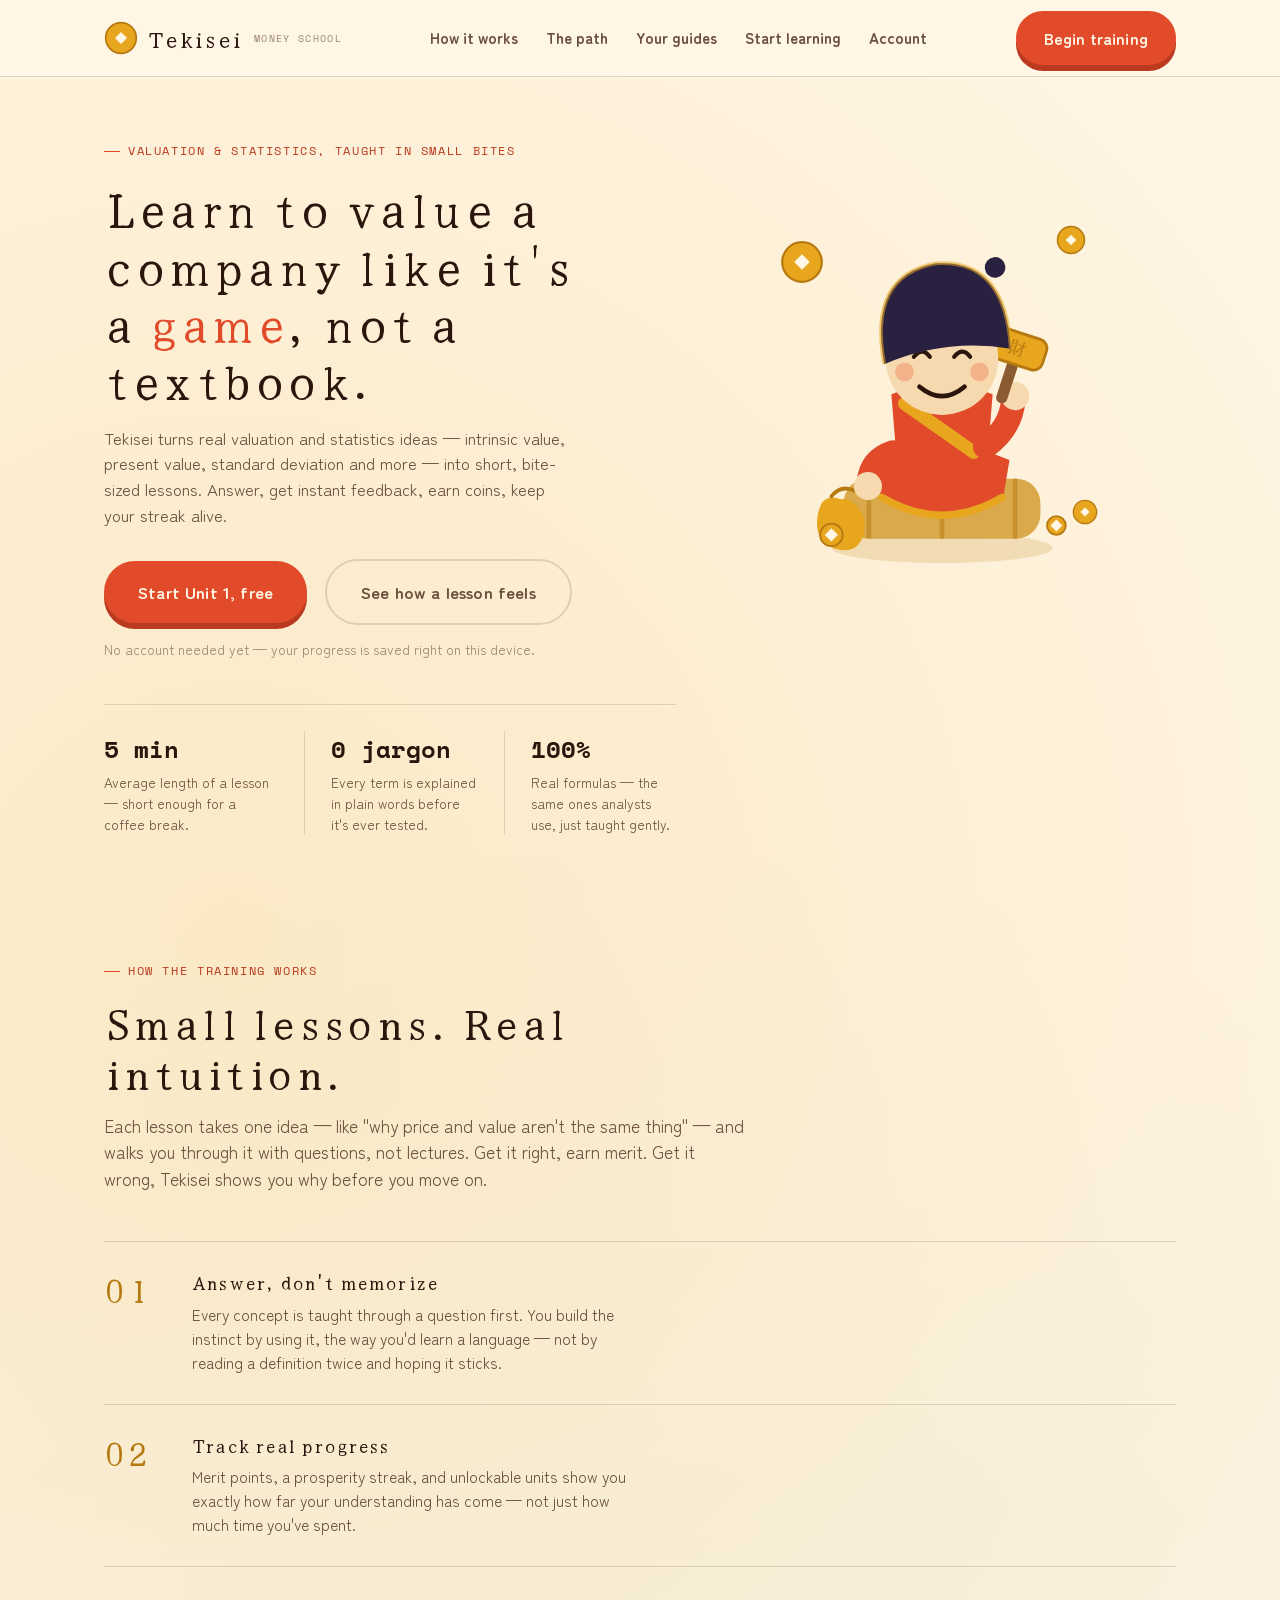
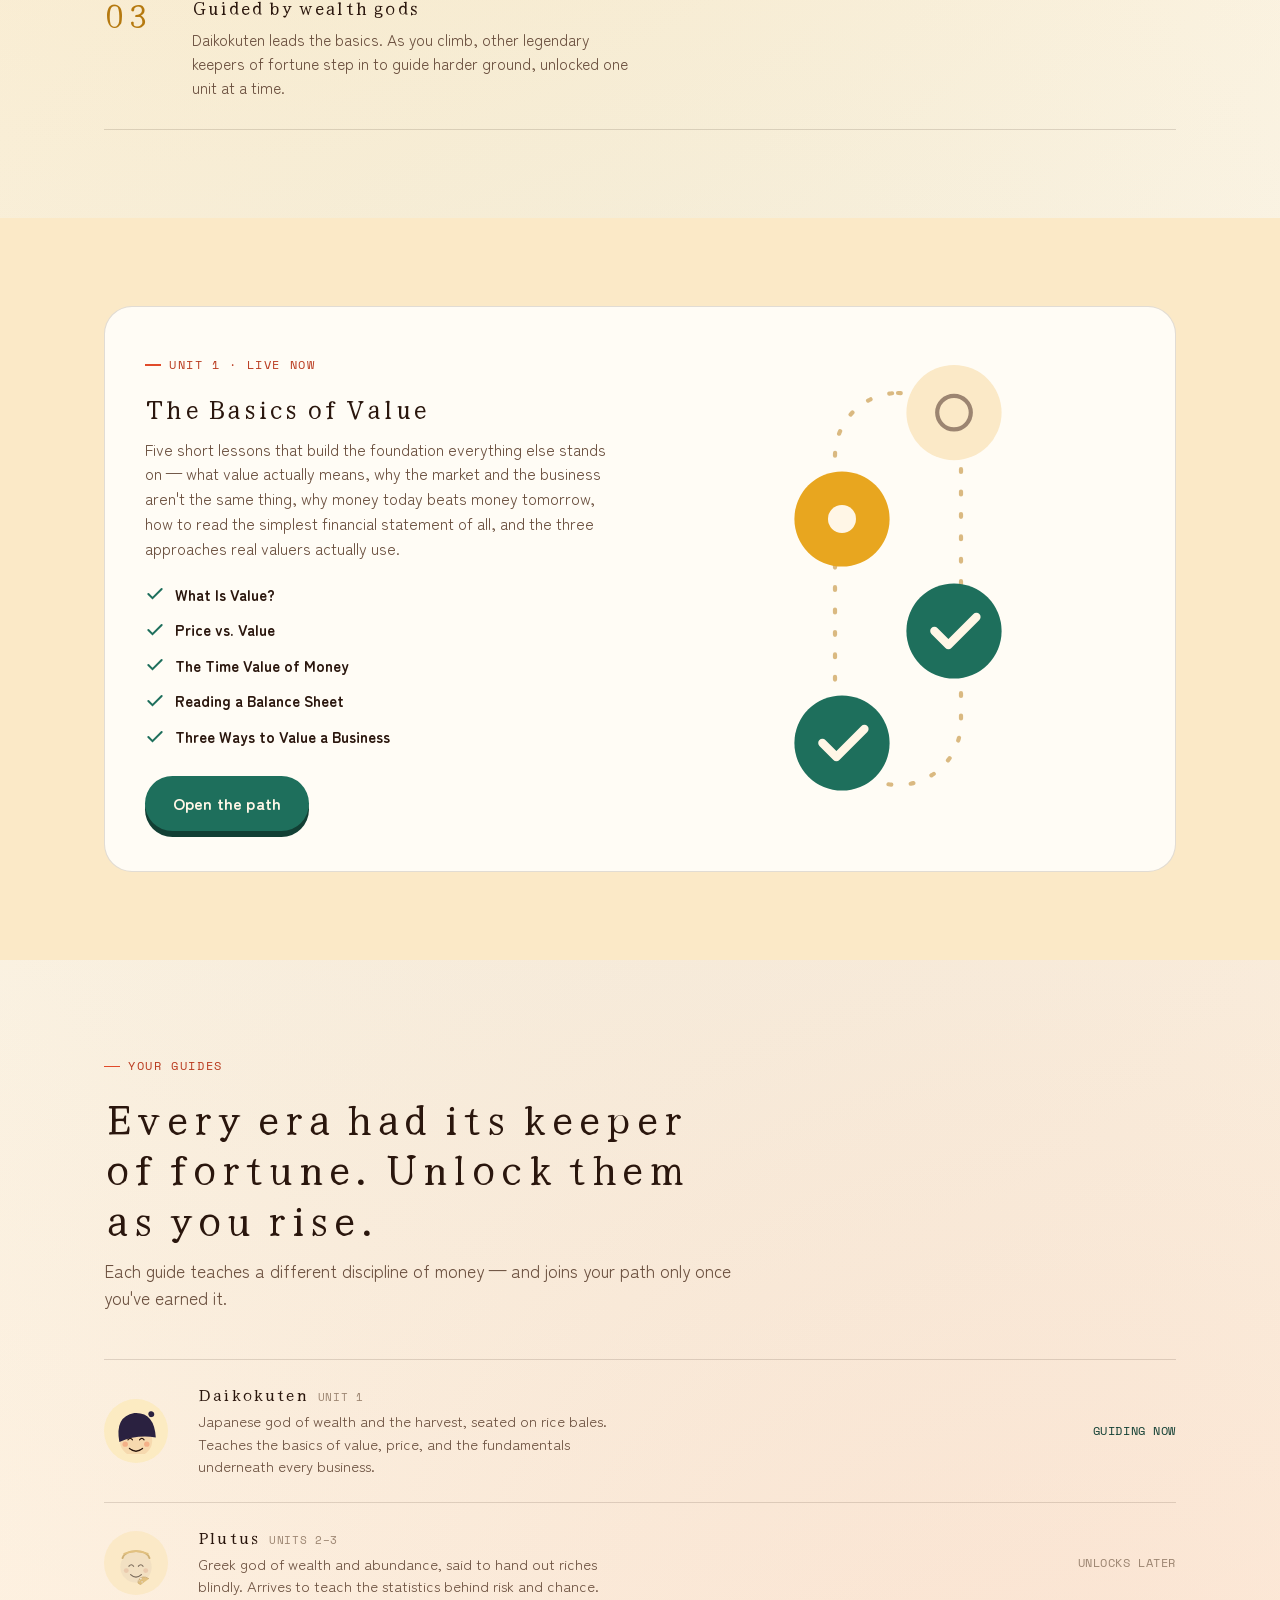
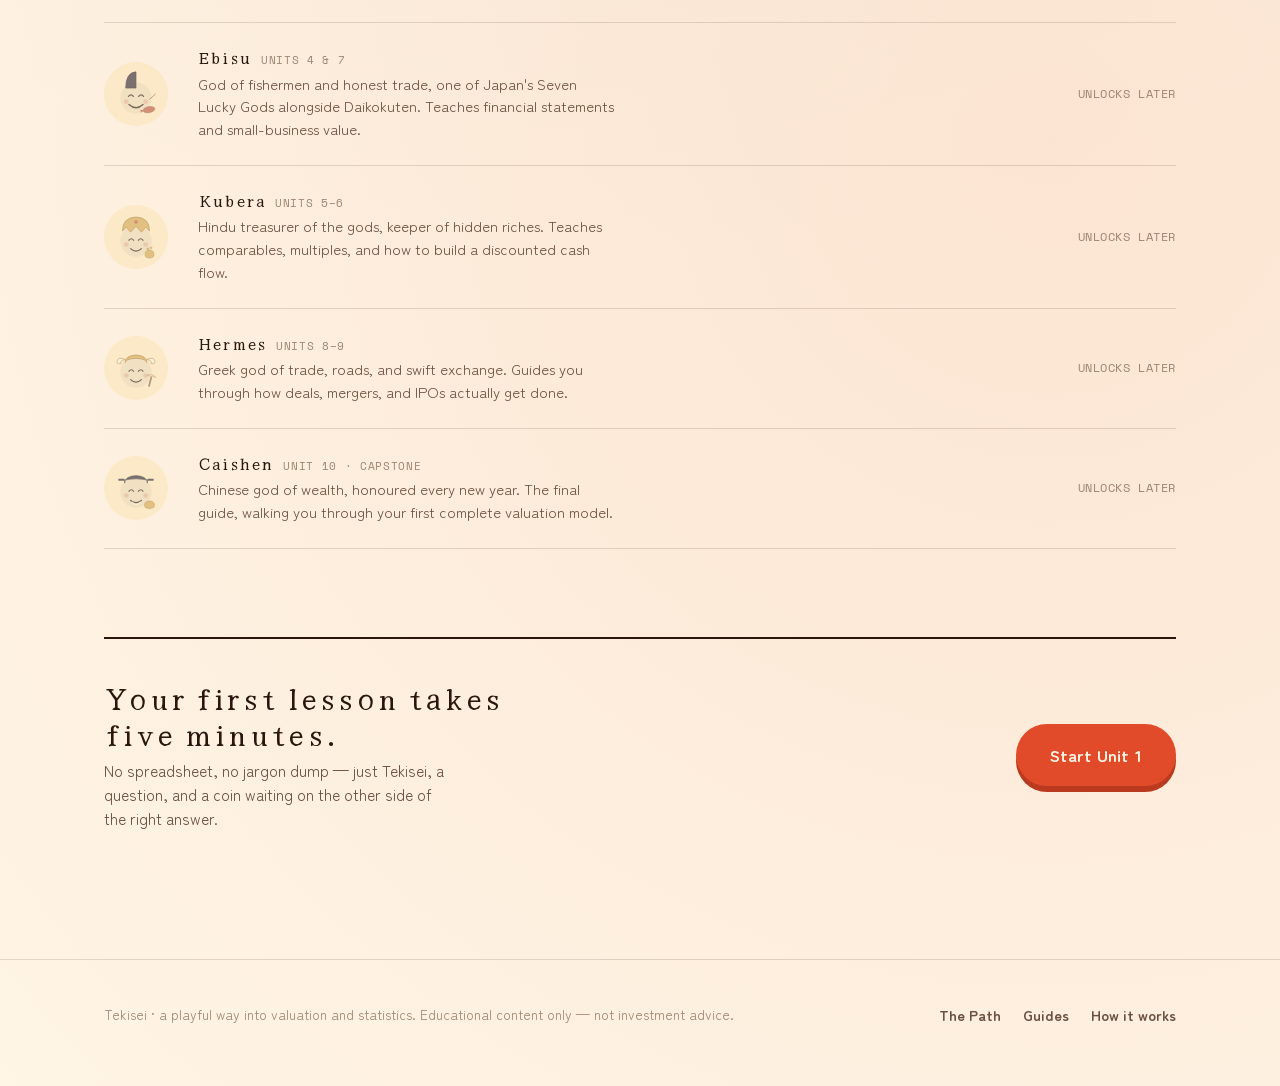
==== commit 550e567f: "Add files via upload" ====
--- a/index.html
+++ b/index.html
@@ -3,10 +3,24 @@
 <head>
 <meta charset="UTF-8">
 <meta name="viewport" content="width=device-width, initial-scale=1.0">
-<title>Daikokuten — Learn valuation & statistics like a game</title>
-<meta name="description" content="Daikokuten teaches company valuation and statistics through short, game-like lessons. Earn merit, collect coins, and level up your money sense.">
+<title>Tekisei — Learn valuation & statistics like a game</title>
+<meta name="description" content="Tekisei teaches company valuation and statistics through short, game-like lessons. Earn merit, collect coins, and level up your money sense.">
 <link rel="icon" href="data:image/svg+xml,%3Csvg xmlns='http://www.w3.org/2000/svg' viewBox='0 0 40 40'%3E%3Ccircle cx='20' cy='20' r='18' fill='%23E8A61F' stroke='%23B5790F' stroke-width='2'/%3E%3Crect x='15' y='15' width='10' height='10' fill='%23FFF6E6' transform='rotate(45 20 20)'/%3E%3C/svg%3E">
 <link rel="stylesheet" href="css/style.css">
+
+<!-- Social share preview (Open Graph + Twitter Card) -->
+<meta property="og:type" content="website">
+<meta property="og:site_name" content="Tekisei">
+<meta property="og:title" content="Tekisei — Learn valuation & statistics like a game">
+<meta property="og:description" content="Short, game-like lessons in company valuation and statistics. Earn merit, collect coins, and level up your money sense.">
+<meta property="og:url" content="https://tekisei.onrender.com/index.html">
+<meta property="og:image" content="https://tekisei.onrender.com/assets/og-image.png">
+<meta property="og:image:width" content="1200">
+<meta property="og:image:height" content="630">
+<meta name="twitter:card" content="summary_large_image">
+<meta name="twitter:title" content="Tekisei — Learn valuation & statistics like a game">
+<meta name="twitter:description" content="Short, game-like lessons in company valuation and statistics. Earn merit, collect coins, and level up your money sense.">
+<meta name="twitter:image" content="https://tekisei.onrender.com/assets/og-image.png">
 </head>
 <body class="paper-bg">
 
@@ -15,7 +29,7 @@
   <div class="container">
     <a href="index.html" class="brand">
       <svg class="brand-mark" viewBox="0 0 40 40"><circle cx="20" cy="20" r="18" fill="#E8A61F" stroke="#B5790F" stroke-width="2"/><rect x="15" y="15" width="10" height="10" fill="#FFF6E6" transform="rotate(45 20 20)"/></svg>
-      Daikokuten <span class="brand-sub">money school</span>
+      Tekisei <span class="brand-sub">money school</span>
     </a>
     <nav class="nav-links" id="navLinks">
       <a href="index.html#how">How it works</a>
@@ -39,7 +53,7 @@
     <div class="hero-copy">
       <span class="eyebrow">Valuation & statistics, taught in small bites</span>
       <h1>Learn to value a company like it's a <em>game</em>, not a textbook.</h1>
-      <p class="lede">Daikokuten turns real valuation and statistics ideas — intrinsic value, present value, standard deviation and more — into short, bite-sized lessons. Answer, get instant feedback, earn coins, keep your streak alive.</p>
+      <p class="lede">Tekisei turns real valuation and statistics ideas — intrinsic value, present value, standard deviation and more — into short, bite-sized lessons. Answer, get instant feedback, earn coins, keep your streak alive.</p>
       <div class="hero-actions">
         <a href="learn.html" class="btn btn-vermilion btn-lg">Start Unit 1, free</a>
         <a href="#how" class="btn btn-ghost btn-lg">See how a lesson feels</a>
@@ -104,7 +118,7 @@
     <div class="section-head">
       <span class="eyebrow">How the training works</span>
       <h2>Small lessons. Real intuition.</h2>
-      <p>Each lesson takes one idea — like "why price and value aren't the same thing" — and walks you through it with questions, not lectures. Get it right, earn merit. Get it wrong, Daikokuten shows you why before you move on.</p>
+      <p>Each lesson takes one idea — like "why price and value aren't the same thing" — and walks you through it with questions, not lectures. Get it right, earn merit. Get it wrong, Tekisei shows you why before you move on.</p>
     </div>
     <div class="ledger-list">
       <div class="ledger-item">
@@ -222,7 +236,7 @@
     <div class="closing-line">
       <div>
         <h2>Your first lesson takes five minutes.</h2>
-        <p>No spreadsheet, no jargon dump — just Daikokuten, a question, and a coin waiting on the other side of the right answer.</p>
+        <p>No spreadsheet, no jargon dump — just Tekisei, a question, and a coin waiting on the other side of the right answer.</p>
       </div>
       <a href="learn.html" class="btn btn-vermilion btn-lg">Start Unit 1</a>
     </div>
@@ -231,7 +245,7 @@
 
 <footer class="site-footer">
   <div class="container">
-    <p class="footer-note">Daikokuten · a playful way into valuation and statistics. Educational content only — not investment advice.</p>
+    <p class="footer-note">Tekisei · a playful way into valuation and statistics. Educational content only — not investment advice.</p>
     <div class="footer-links">
       <a href="learn.html">The Path</a>
       <a href="index.html#guides">Guides</a>
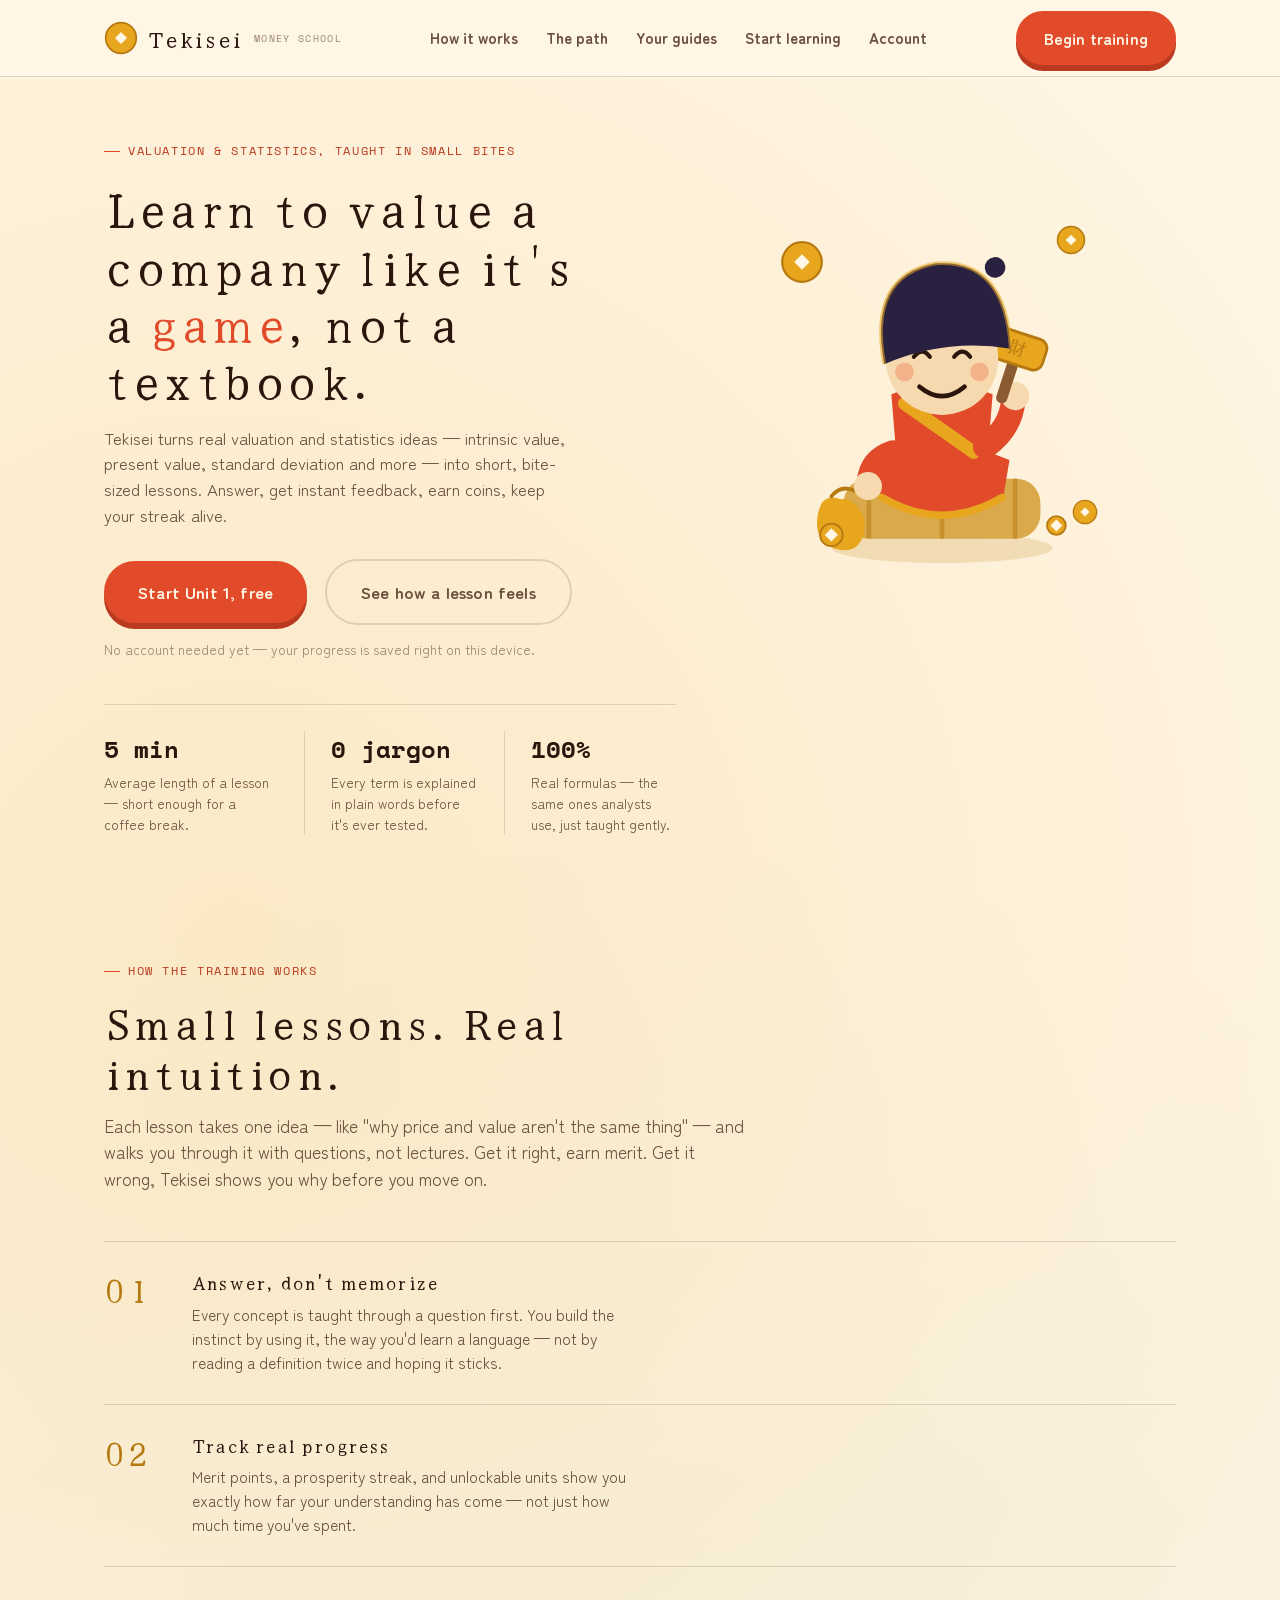
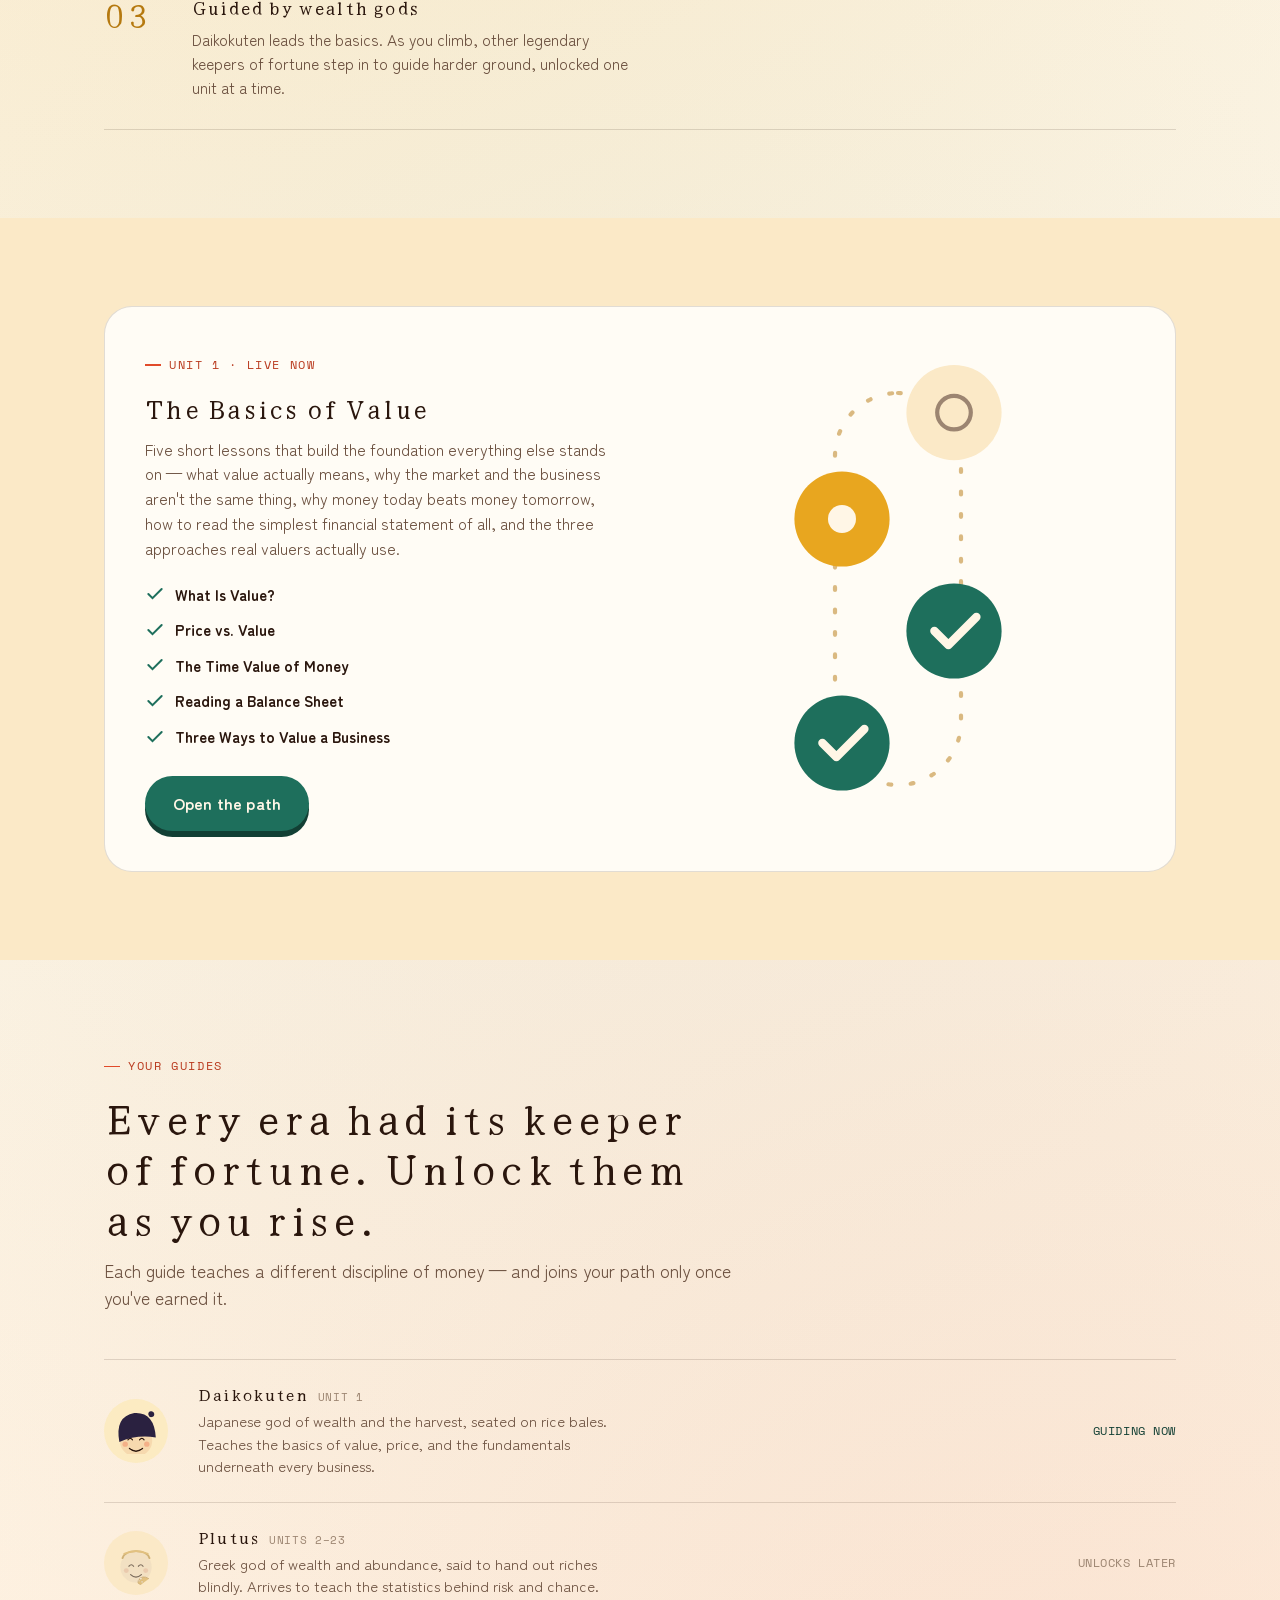
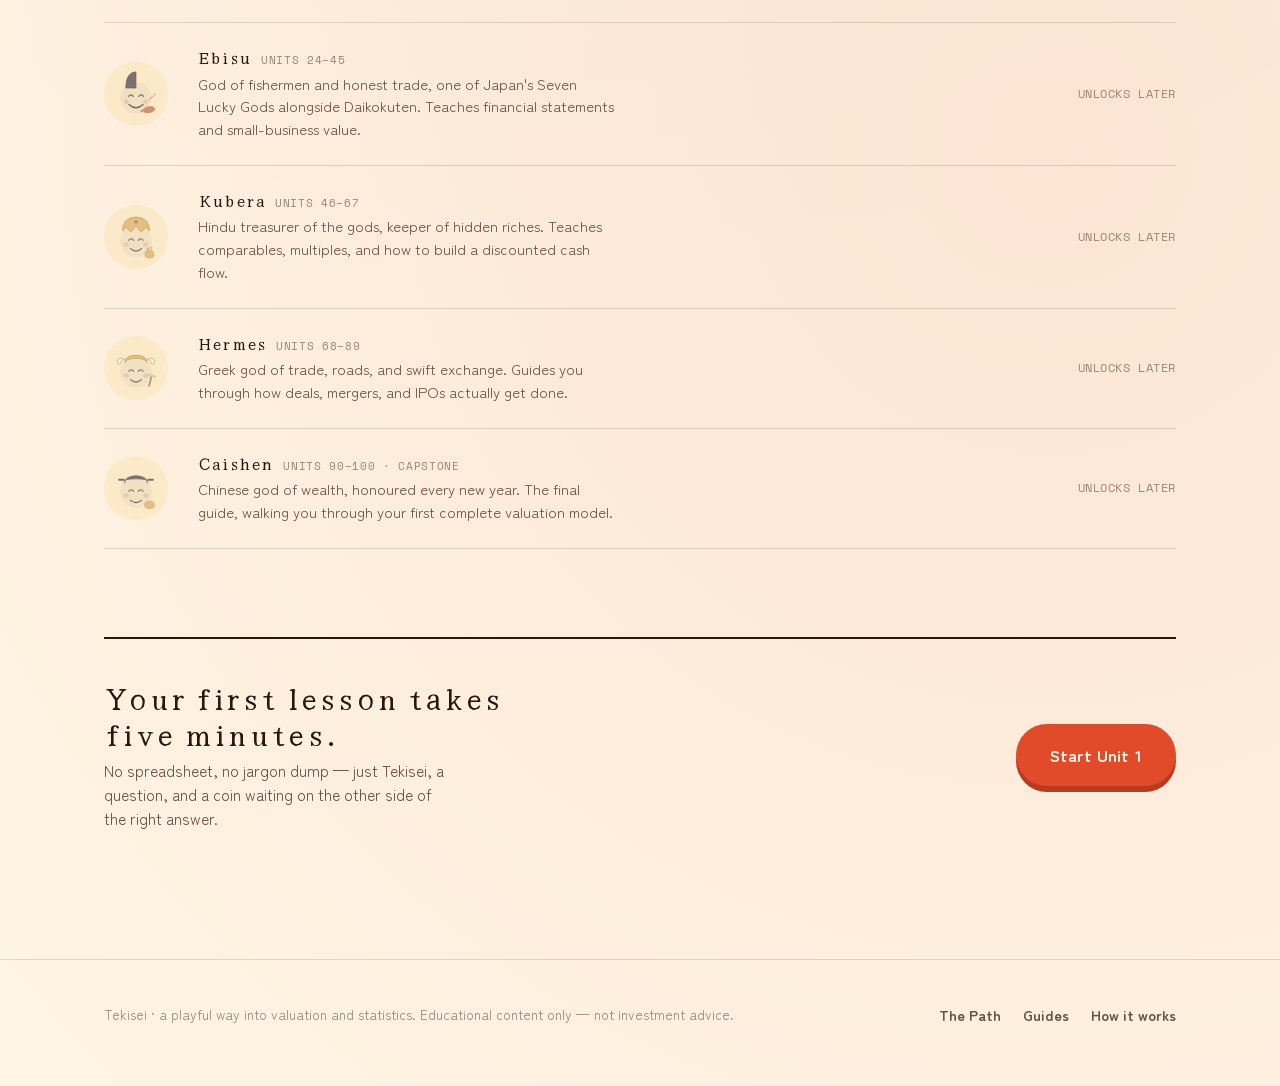
==== commit 22f992df: "Add files via upload" ====
--- a/index.html
+++ b/index.html
@@ -189,7 +189,7 @@
       <div class="roster-item locked">
         <div class="roster-portrait tint-jade"><svg viewBox="0 0 200 200"><circle cx="100" cy="115" r="58" fill="#F6D9AE"/><circle cx="64" cy="128" r="9" fill="#F0916B" opacity="0.55"/><circle cx="136" cy="128" r="9" fill="#F0916B" opacity="0.55"/><path d="M74 112 q9 -11 17 0" stroke="#2A160D" stroke-width="4.5" fill="none" stroke-linecap="round"/><path d="M109 112 q9 -11 17 0" stroke="#2A160D" stroke-width="4.5" fill="none" stroke-linecap="round"/><path d="M80 143 q20 18 40 0" stroke="#2A160D" stroke-width="4.5" fill="none" stroke-linecap="round"/><path d="M50 82 Q60 56 100 56 Q140 56 150 82" stroke="#C68A16" stroke-width="7" fill="none" stroke-linecap="round"/><path d="M56 66 Q100 46 144 66" stroke="#E8A61F" stroke-width="6" fill="none" stroke-linecap="round"/><g transform="translate(148,158) rotate(20)"><path d="M0 0 Q-30 -6 -34 20 Q-36 34 -20 30" fill="#E8A61F" stroke="#B5790F" stroke-width="2.5"/><circle cx="-28" cy="10" r="4" fill="#FFF6E6" stroke="#B5790F" stroke-width="1.5"/><circle cx="-20" cy="20" r="3.5" fill="#FFF6E6" stroke="#B5790F" stroke-width="1.5"/><circle cx="-32" cy="20" r="3" fill="#FFF6E6" stroke="#B5790F" stroke-width="1.5"/></g></svg></div>
         <div>
-          <div class="roster-name"><h4>Plutus</h4><span class="roster-tag">Units 2–3</span></div>
+          <div class="roster-name"><h4>Plutus</h4><span class="roster-tag">Units 2–23</span></div>
           <p class="roster-desc">Greek god of wealth and abundance, said to hand out riches blindly. Arrives to teach the statistics behind risk and chance.</p>
         </div>
         <span class="roster-status pending">Unlocks later</span>
@@ -197,7 +197,7 @@
       <div class="roster-item locked">
         <div class="roster-portrait tint-vermilion"><svg viewBox="0 0 200 200"><circle cx="100" cy="115" r="58" fill="#F6D9AE"/><circle cx="64" cy="128" r="9" fill="#F0916B" opacity="0.55"/><circle cx="136" cy="128" r="9" fill="#F0916B" opacity="0.55"/><path d="M72 109 q10 -12 18 0" stroke="#2A160D" stroke-width="4.5" fill="none" stroke-linecap="round"/><path d="M110 109 q10 -12 18 0" stroke="#2A160D" stroke-width="4.5" fill="none" stroke-linecap="round"/><path d="M74 139 q26 24 52 0" stroke="#2A160D" stroke-width="5" fill="none" stroke-linecap="round"/><path d="M62 78 Q62 20 100 18 Q100 60 100 78Z" fill="#2A2140" stroke="#17101f" stroke-width="2.5"/><path d="M62 78 Q80 66 100 66 Q60 66 62 78Z" fill="#2A2140"/><g transform="translate(148,158) rotate(-10)"><ellipse cx="0" cy="0" rx="22" ry="11" fill="#E14B2A" stroke="#B93A1E" stroke-width="2"/><path d="M-22 0 L-30 -4 L-30 4 Z" fill="#E14B2A" stroke="#B93A1E" stroke-width="2"/></g><line x1="150" y1="120" x2="172" y2="100" stroke="#8A5A32" stroke-width="3" stroke-linecap="round"/></svg></div>
         <div>
-          <div class="roster-name"><h4>Ebisu</h4><span class="roster-tag">Units 4 & 7</span></div>
+          <div class="roster-name"><h4>Ebisu</h4><span class="roster-tag">Units 24–45</span></div>
           <p class="roster-desc">God of fishermen and honest trade, one of Japan's Seven Lucky Gods alongside Daikokuten. Teaches financial statements and small-business value.</p>
         </div>
         <span class="roster-status pending">Unlocks later</span>
@@ -205,7 +205,7 @@
       <div class="roster-item locked">
         <div class="roster-portrait"><svg viewBox="0 0 200 200"><circle cx="100" cy="115" r="58" fill="#F6D9AE"/><circle cx="64" cy="128" r="9" fill="#F0916B" opacity="0.55"/><circle cx="136" cy="128" r="9" fill="#F0916B" opacity="0.55"/><path d="M74 112 q9 -11 17 0" stroke="#2A160D" stroke-width="4.5" fill="none" stroke-linecap="round"/><path d="M109 112 q9 -11 17 0" stroke="#2A160D" stroke-width="4.5" fill="none" stroke-linecap="round"/><path d="M80 143 q20 18 40 0" stroke="#2A160D" stroke-width="4.5" fill="none" stroke-linecap="round"/><path d="M50 78 Q50 28 100 26 Q150 28 150 78 L136 64 L120 82 L100 60 L80 82 L64 64 Z" fill="#E8A61F" stroke="#B5790F" stroke-width="3"/><circle cx="100" cy="44" r="7" fill="#E14B2A"/><g transform="translate(150,158)"><path d="M-16 8 Q-18 -8 0 -10 Q18 -8 16 8 Q18 18 0 20 Q-18 18 -16 8Z" fill="#E8A61F" stroke="#B5790F" stroke-width="2.5"/><circle cx="-6" cy="-14" r="4" fill="#E8A61F" stroke="#B5790F" stroke-width="1.5"/><circle cx="6" cy="-18" r="3.5" fill="#E8A61F" stroke="#B5790F" stroke-width="1.5"/></g></svg></div>
         <div>
-          <div class="roster-name"><h4>Kubera</h4><span class="roster-tag">Units 5–6</span></div>
+          <div class="roster-name"><h4>Kubera</h4><span class="roster-tag">Units 46–67</span></div>
           <p class="roster-desc">Hindu treasurer of the gods, keeper of hidden riches. Teaches comparables, multiples, and how to build a discounted cash flow.</p>
         </div>
         <span class="roster-status pending">Unlocks later</span>
@@ -213,7 +213,7 @@
       <div class="roster-item locked">
         <div class="roster-portrait tint-jade"><svg viewBox="0 0 200 200"><circle cx="100" cy="115" r="58" fill="#F6D9AE"/><circle cx="64" cy="128" r="9" fill="#F0916B" opacity="0.55"/><circle cx="136" cy="128" r="9" fill="#F0916B" opacity="0.55"/><path d="M74 112 q9 -11 17 0" stroke="#2A160D" stroke-width="4.5" fill="none" stroke-linecap="round"/><path d="M109 112 q9 -11 17 0" stroke="#2A160D" stroke-width="4.5" fill="none" stroke-linecap="round"/><path d="M80 143 q20 18 40 0" stroke="#2A160D" stroke-width="4.5" fill="none" stroke-linecap="round"/><path d="M60 80 Q60 54 100 52 Q140 54 140 80 Q140 66 100 64 Q60 66 60 80Z" fill="#E8A61F" stroke="#B5790F" stroke-width="3"/><path d="M60 68 Q34 58 30 74 Q28 86 44 84 Q40 72 60 68Z" fill="#FFF6E6" stroke="#B5790F" stroke-width="2.5"/><path d="M140 68 Q166 58 170 74 Q172 86 156 84 Q160 72 140 68Z" fill="#FFF6E6" stroke="#B5790F" stroke-width="2.5"/><g transform="translate(150,160) rotate(15)"><rect x="-3" y="-30" width="6" height="40" rx="3" fill="#8A5A32"/><path d="M-16 -30 Q0 -42 16 -30 Q0 -34 0 -30Z" fill="#FFF6E6" stroke="#B5790F" stroke-width="2"/></g></svg></div>
         <div>
-          <div class="roster-name"><h4>Hermes</h4><span class="roster-tag">Units 8–9</span></div>
+          <div class="roster-name"><h4>Hermes</h4><span class="roster-tag">Units 68–89</span></div>
           <p class="roster-desc">Greek god of trade, roads, and swift exchange. Guides you through how deals, mergers, and IPOs actually get done.</p>
         </div>
         <span class="roster-status pending">Unlocks later</span>
@@ -221,7 +221,7 @@
       <div class="roster-item locked">
         <div class="roster-portrait tint-vermilion"><svg viewBox="0 0 200 200"><circle cx="100" cy="115" r="58" fill="#F6D9AE"/><circle cx="64" cy="128" r="9" fill="#F0916B" opacity="0.55"/><circle cx="136" cy="128" r="9" fill="#F0916B" opacity="0.55"/><path d="M74 112 q9 -11 17 0" stroke="#2A160D" stroke-width="4.5" fill="none" stroke-linecap="round"/><path d="M109 112 q9 -11 17 0" stroke="#2A160D" stroke-width="4.5" fill="none" stroke-linecap="round"/><path d="M80 146 q20 16 40 0" stroke="#2A160D" stroke-width="4.5" fill="none" stroke-linecap="round"/><path d="M86 152 Q100 172 116 152" stroke="#FFF6E6" stroke-width="4" fill="none" stroke-linecap="round" opacity="0.9"/><path d="M58 82 Q58 56 100 54 Q142 56 142 82 L142 70 Q100 62 58 70Z" fill="#2A2140" stroke="#17101f" stroke-width="2"/><rect x="34" y="66" width="24" height="7" rx="3" fill="#2A2140"/><rect x="142" y="66" width="24" height="7" rx="3" fill="#2A2140"/><g transform="translate(150,158)"><path d="M-18 8 Q-20 -8 0 -10 Q20 -8 18 8 Q20 16 0 18 Q-20 16 -18 8Z" fill="#E8A61F" stroke="#B5790F" stroke-width="2.5"/></g></svg></div>
         <div>
-          <div class="roster-name"><h4>Caishen</h4><span class="roster-tag">Unit 10 · Capstone</span></div>
+          <div class="roster-name"><h4>Caishen</h4><span class="roster-tag">Units 90–100 · Capstone</span></div>
           <p class="roster-desc">Chinese god of wealth, honoured every new year. The final guide, walking you through your first complete valuation model.</p>
         </div>
         <span class="roster-status pending">Unlocks later</span>
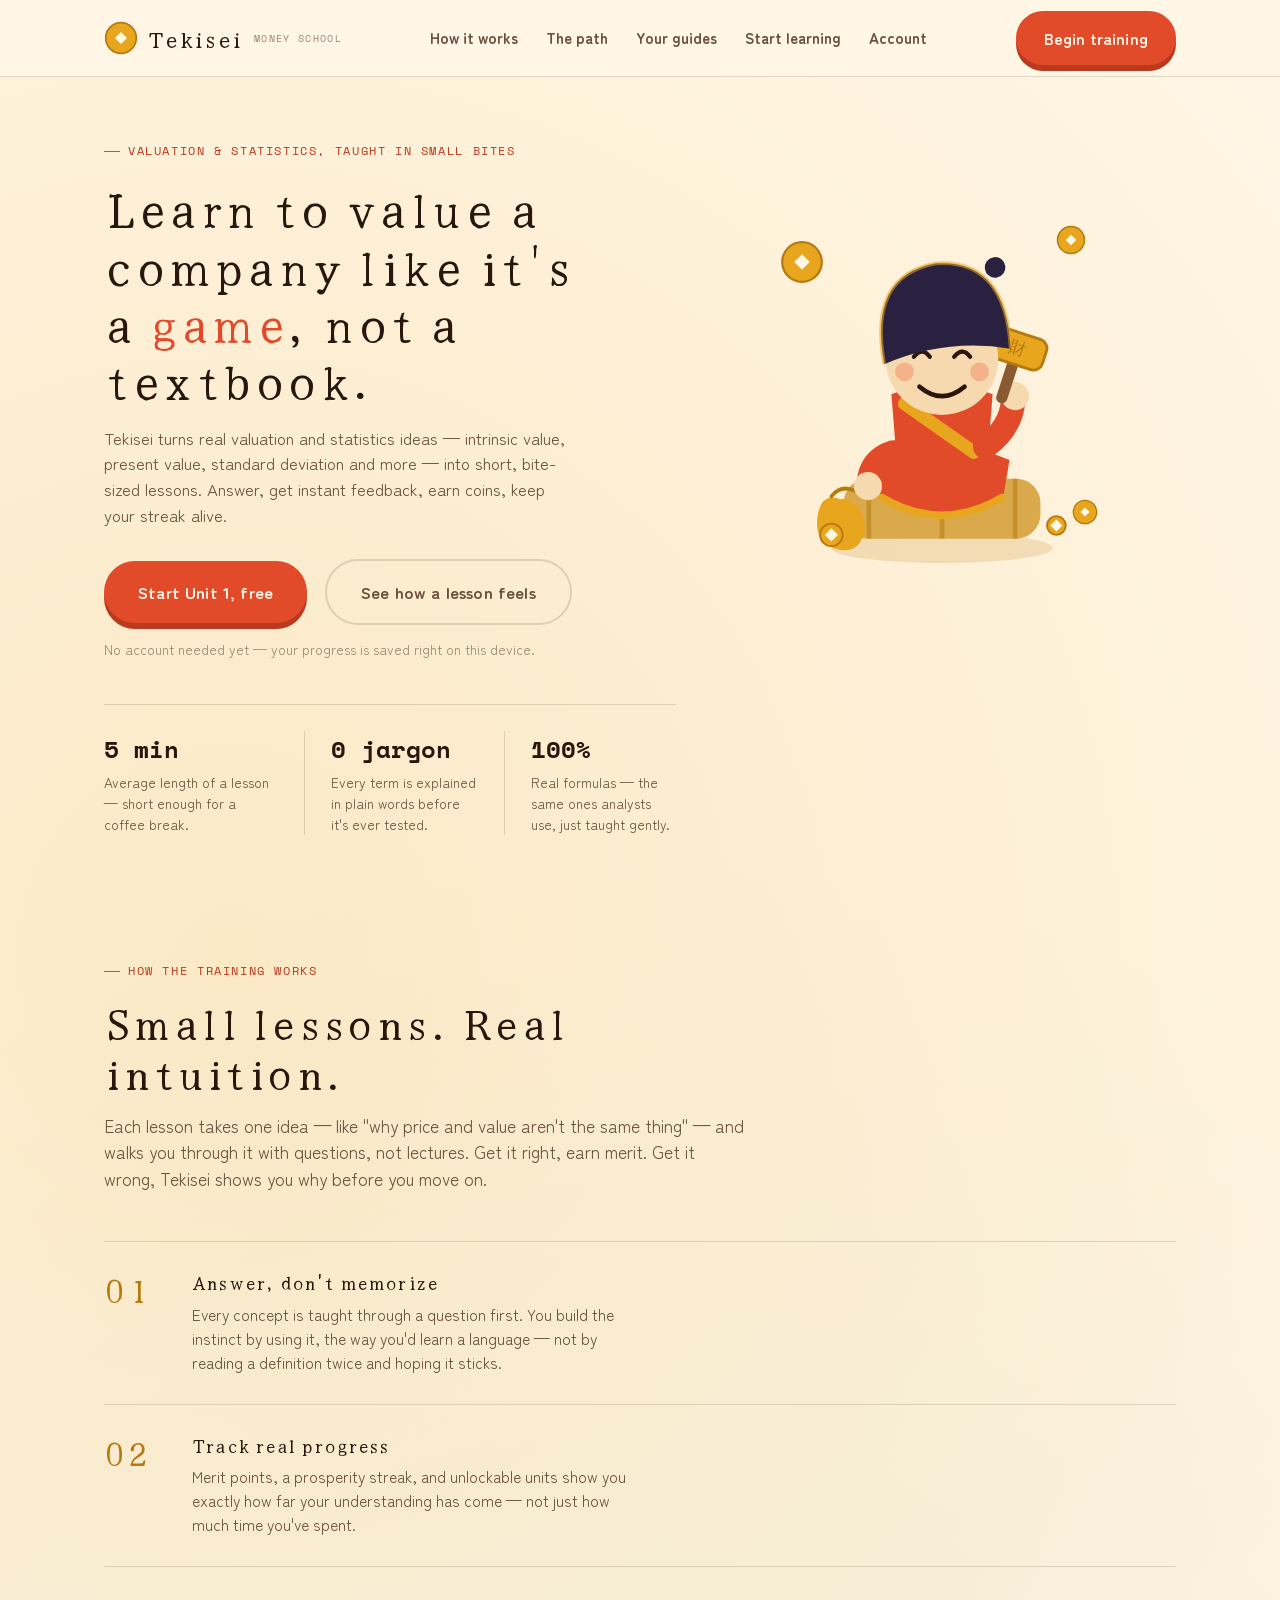
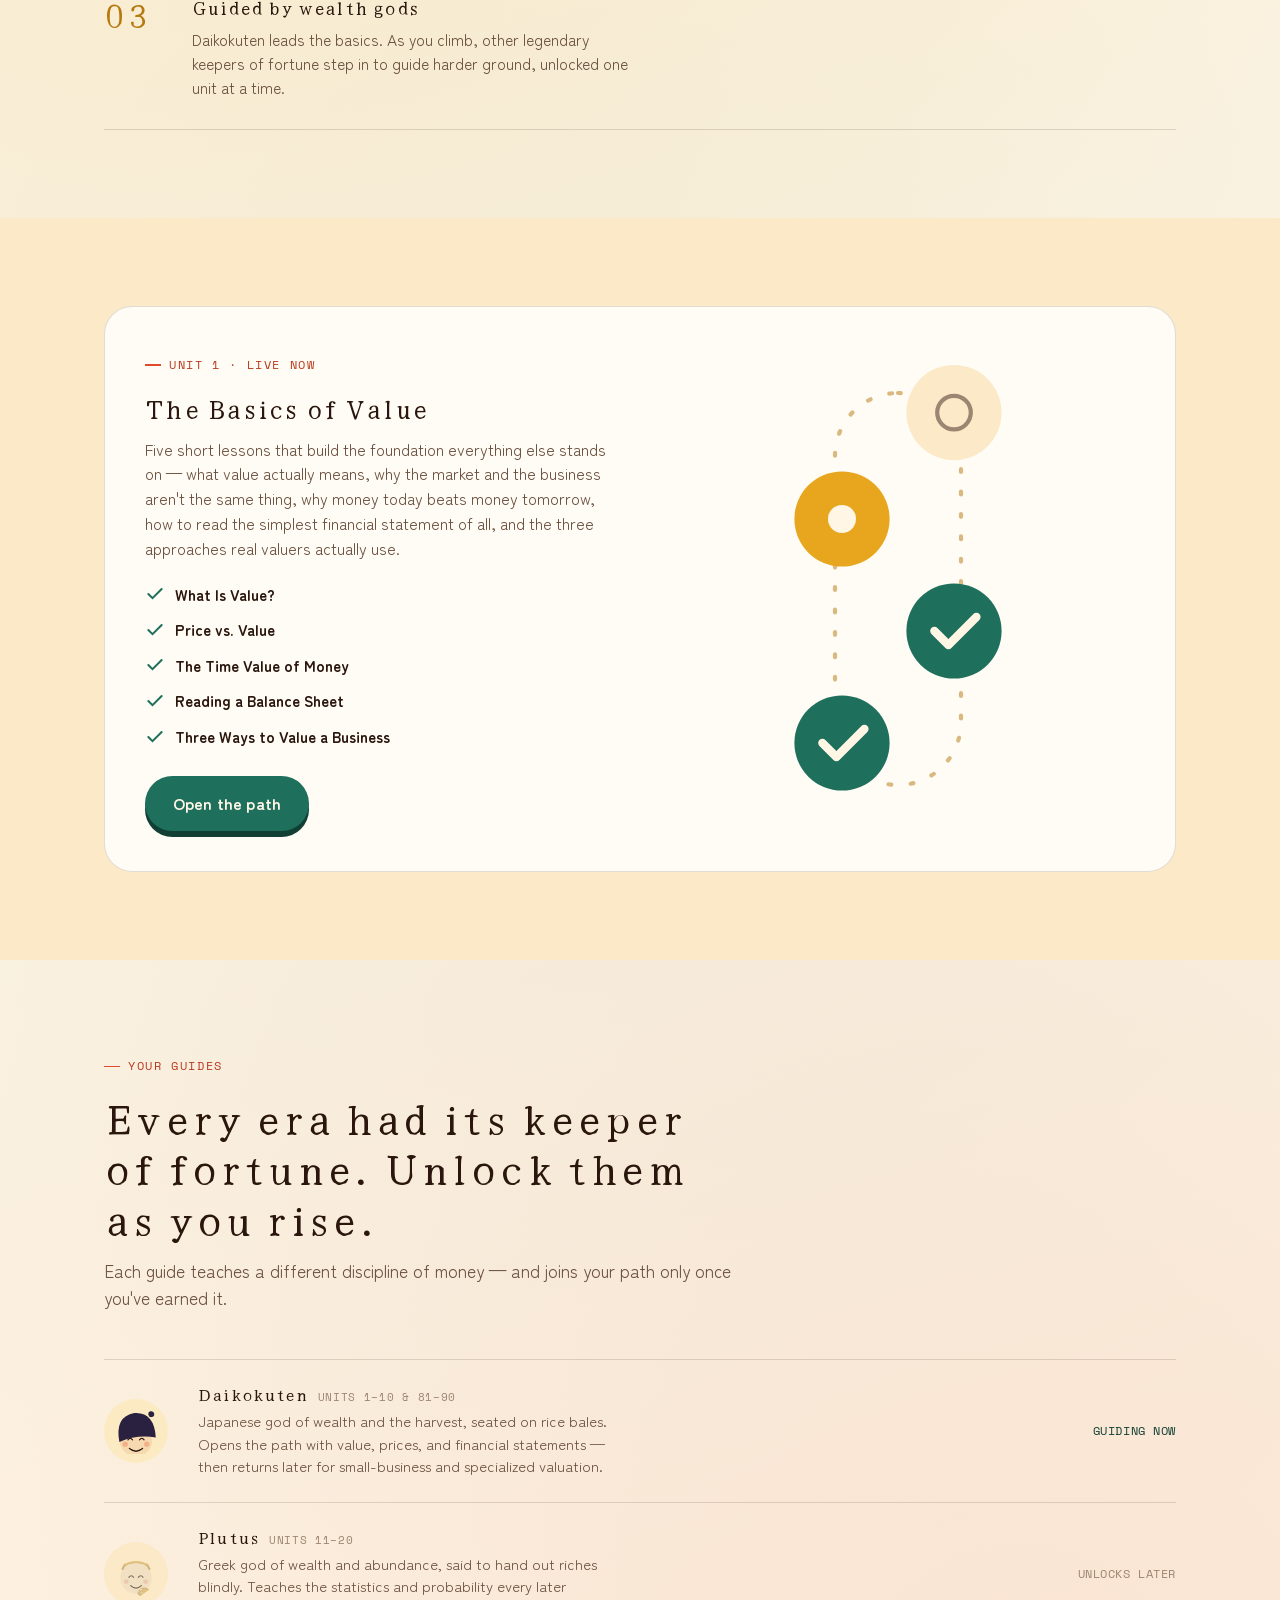
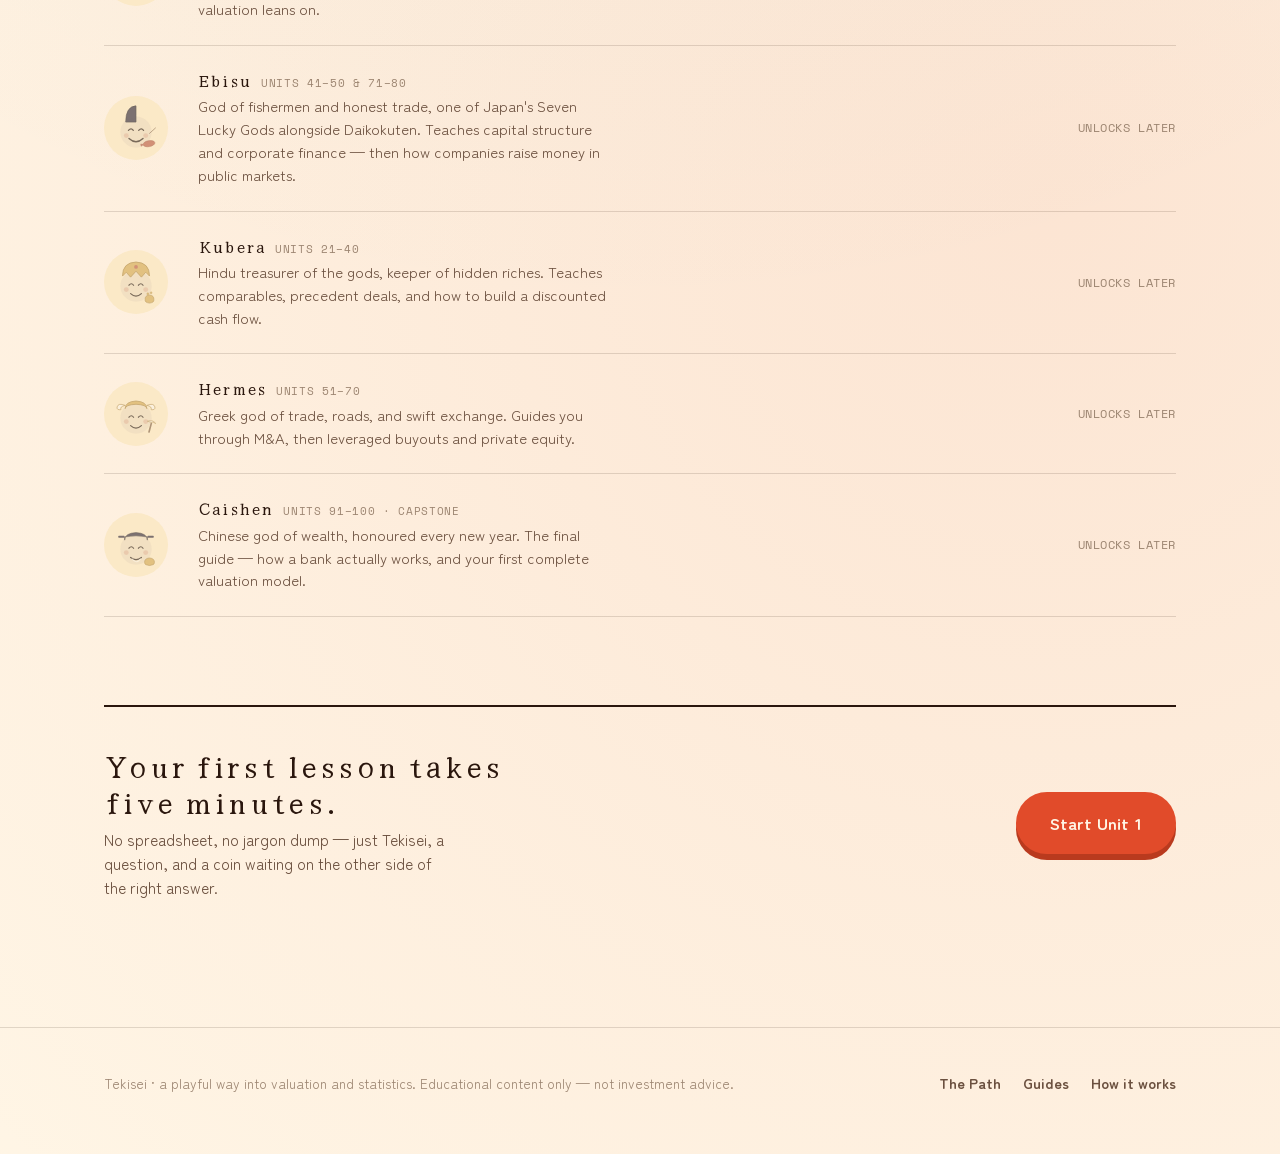
==== commit 41ff3f72: "Add files via upload" ====
--- a/index.html
+++ b/index.html
@@ -181,48 +181,48 @@
           <svg viewBox="60 30 200 170"><circle cx="160" cy="150" r="60" fill="#F6D9AE"/><circle cx="120" cy="164" r="10" fill="#F0916B" opacity="0.55"/><circle cx="200" cy="164" r="10" fill="#F0916B" opacity="0.55"/><path d="M130 148 q9 -11 17 0" stroke="#2A160D" stroke-width="4.5" fill="none" stroke-linecap="round"/><path d="M173 148 q9 -11 17 0" stroke="#2A160D" stroke-width="4.5" fill="none" stroke-linecap="round"/><path d="M136 180 q24 20 48 0" stroke="#2A160D" stroke-width="5" fill="none" stroke-linecap="round"/><g transform="rotate(-7 160 100)"><path d="M92 148 Q86 52 160 48 Q234 52 228 148 Q160 128 92 148 Z" fill="#2A2140"/><circle cx="222" cy="60" r="11" fill="#2A2140"/></g></svg>
         </div>
         <div>
-          <div class="roster-name"><h4>Daikokuten</h4><span class="roster-tag">Unit 1</span></div>
-          <p class="roster-desc">Japanese god of wealth and the harvest, seated on rice bales. Teaches the basics of value, price, and the fundamentals underneath every business.</p>
+          <div class="roster-name"><h4>Daikokuten</h4><span class="roster-tag">Units 1–10 &amp; 81–90</span></div>
+          <p class="roster-desc">Japanese god of wealth and the harvest, seated on rice bales. Opens the path with value, prices, and financial statements — then returns later for small-business and specialized valuation.</p>
         </div>
         <span class="roster-status">Guiding now</span>
       </div>
       <div class="roster-item locked">
         <div class="roster-portrait tint-jade"><svg viewBox="0 0 200 200"><circle cx="100" cy="115" r="58" fill="#F6D9AE"/><circle cx="64" cy="128" r="9" fill="#F0916B" opacity="0.55"/><circle cx="136" cy="128" r="9" fill="#F0916B" opacity="0.55"/><path d="M74 112 q9 -11 17 0" stroke="#2A160D" stroke-width="4.5" fill="none" stroke-linecap="round"/><path d="M109 112 q9 -11 17 0" stroke="#2A160D" stroke-width="4.5" fill="none" stroke-linecap="round"/><path d="M80 143 q20 18 40 0" stroke="#2A160D" stroke-width="4.5" fill="none" stroke-linecap="round"/><path d="M50 82 Q60 56 100 56 Q140 56 150 82" stroke="#C68A16" stroke-width="7" fill="none" stroke-linecap="round"/><path d="M56 66 Q100 46 144 66" stroke="#E8A61F" stroke-width="6" fill="none" stroke-linecap="round"/><g transform="translate(148,158) rotate(20)"><path d="M0 0 Q-30 -6 -34 20 Q-36 34 -20 30" fill="#E8A61F" stroke="#B5790F" stroke-width="2.5"/><circle cx="-28" cy="10" r="4" fill="#FFF6E6" stroke="#B5790F" stroke-width="1.5"/><circle cx="-20" cy="20" r="3.5" fill="#FFF6E6" stroke="#B5790F" stroke-width="1.5"/><circle cx="-32" cy="20" r="3" fill="#FFF6E6" stroke="#B5790F" stroke-width="1.5"/></g></svg></div>
         <div>
-          <div class="roster-name"><h4>Plutus</h4><span class="roster-tag">Units 2–23</span></div>
-          <p class="roster-desc">Greek god of wealth and abundance, said to hand out riches blindly. Arrives to teach the statistics behind risk and chance.</p>
+          <div class="roster-name"><h4>Plutus</h4><span class="roster-tag">Units 11–20</span></div>
+          <p class="roster-desc">Greek god of wealth and abundance, said to hand out riches blindly. Teaches the statistics and probability every later valuation leans on.</p>
         </div>
         <span class="roster-status pending">Unlocks later</span>
       </div>
       <div class="roster-item locked">
         <div class="roster-portrait tint-vermilion"><svg viewBox="0 0 200 200"><circle cx="100" cy="115" r="58" fill="#F6D9AE"/><circle cx="64" cy="128" r="9" fill="#F0916B" opacity="0.55"/><circle cx="136" cy="128" r="9" fill="#F0916B" opacity="0.55"/><path d="M72 109 q10 -12 18 0" stroke="#2A160D" stroke-width="4.5" fill="none" stroke-linecap="round"/><path d="M110 109 q10 -12 18 0" stroke="#2A160D" stroke-width="4.5" fill="none" stroke-linecap="round"/><path d="M74 139 q26 24 52 0" stroke="#2A160D" stroke-width="5" fill="none" stroke-linecap="round"/><path d="M62 78 Q62 20 100 18 Q100 60 100 78Z" fill="#2A2140" stroke="#17101f" stroke-width="2.5"/><path d="M62 78 Q80 66 100 66 Q60 66 62 78Z" fill="#2A2140"/><g transform="translate(148,158) rotate(-10)"><ellipse cx="0" cy="0" rx="22" ry="11" fill="#E14B2A" stroke="#B93A1E" stroke-width="2"/><path d="M-22 0 L-30 -4 L-30 4 Z" fill="#E14B2A" stroke="#B93A1E" stroke-width="2"/></g><line x1="150" y1="120" x2="172" y2="100" stroke="#8A5A32" stroke-width="3" stroke-linecap="round"/></svg></div>
         <div>
-          <div class="roster-name"><h4>Ebisu</h4><span class="roster-tag">Units 24–45</span></div>
-          <p class="roster-desc">God of fishermen and honest trade, one of Japan's Seven Lucky Gods alongside Daikokuten. Teaches financial statements and small-business value.</p>
+          <div class="roster-name"><h4>Ebisu</h4><span class="roster-tag">Units 41–50 &amp; 71–80</span></div>
+          <p class="roster-desc">God of fishermen and honest trade, one of Japan's Seven Lucky Gods alongside Daikokuten. Teaches capital structure and corporate finance — then how companies raise money in public markets.</p>
         </div>
         <span class="roster-status pending">Unlocks later</span>
       </div>
       <div class="roster-item locked">
         <div class="roster-portrait"><svg viewBox="0 0 200 200"><circle cx="100" cy="115" r="58" fill="#F6D9AE"/><circle cx="64" cy="128" r="9" fill="#F0916B" opacity="0.55"/><circle cx="136" cy="128" r="9" fill="#F0916B" opacity="0.55"/><path d="M74 112 q9 -11 17 0" stroke="#2A160D" stroke-width="4.5" fill="none" stroke-linecap="round"/><path d="M109 112 q9 -11 17 0" stroke="#2A160D" stroke-width="4.5" fill="none" stroke-linecap="round"/><path d="M80 143 q20 18 40 0" stroke="#2A160D" stroke-width="4.5" fill="none" stroke-linecap="round"/><path d="M50 78 Q50 28 100 26 Q150 28 150 78 L136 64 L120 82 L100 60 L80 82 L64 64 Z" fill="#E8A61F" stroke="#B5790F" stroke-width="3"/><circle cx="100" cy="44" r="7" fill="#E14B2A"/><g transform="translate(150,158)"><path d="M-16 8 Q-18 -8 0 -10 Q18 -8 16 8 Q18 18 0 20 Q-18 18 -16 8Z" fill="#E8A61F" stroke="#B5790F" stroke-width="2.5"/><circle cx="-6" cy="-14" r="4" fill="#E8A61F" stroke="#B5790F" stroke-width="1.5"/><circle cx="6" cy="-18" r="3.5" fill="#E8A61F" stroke="#B5790F" stroke-width="1.5"/></g></svg></div>
         <div>
-          <div class="roster-name"><h4>Kubera</h4><span class="roster-tag">Units 46–67</span></div>
-          <p class="roster-desc">Hindu treasurer of the gods, keeper of hidden riches. Teaches comparables, multiples, and how to build a discounted cash flow.</p>
+          <div class="roster-name"><h4>Kubera</h4><span class="roster-tag">Units 21–40</span></div>
+          <p class="roster-desc">Hindu treasurer of the gods, keeper of hidden riches. Teaches comparables, precedent deals, and how to build a discounted cash flow.</p>
         </div>
         <span class="roster-status pending">Unlocks later</span>
       </div>
       <div class="roster-item locked">
         <div class="roster-portrait tint-jade"><svg viewBox="0 0 200 200"><circle cx="100" cy="115" r="58" fill="#F6D9AE"/><circle cx="64" cy="128" r="9" fill="#F0916B" opacity="0.55"/><circle cx="136" cy="128" r="9" fill="#F0916B" opacity="0.55"/><path d="M74 112 q9 -11 17 0" stroke="#2A160D" stroke-width="4.5" fill="none" stroke-linecap="round"/><path d="M109 112 q9 -11 17 0" stroke="#2A160D" stroke-width="4.5" fill="none" stroke-linecap="round"/><path d="M80 143 q20 18 40 0" stroke="#2A160D" stroke-width="4.5" fill="none" stroke-linecap="round"/><path d="M60 80 Q60 54 100 52 Q140 54 140 80 Q140 66 100 64 Q60 66 60 80Z" fill="#E8A61F" stroke="#B5790F" stroke-width="3"/><path d="M60 68 Q34 58 30 74 Q28 86 44 84 Q40 72 60 68Z" fill="#FFF6E6" stroke="#B5790F" stroke-width="2.5"/><path d="M140 68 Q166 58 170 74 Q172 86 156 84 Q160 72 140 68Z" fill="#FFF6E6" stroke="#B5790F" stroke-width="2.5"/><g transform="translate(150,160) rotate(15)"><rect x="-3" y="-30" width="6" height="40" rx="3" fill="#8A5A32"/><path d="M-16 -30 Q0 -42 16 -30 Q0 -34 0 -30Z" fill="#FFF6E6" stroke="#B5790F" stroke-width="2"/></g></svg></div>
         <div>
-          <div class="roster-name"><h4>Hermes</h4><span class="roster-tag">Units 68–89</span></div>
-          <p class="roster-desc">Greek god of trade, roads, and swift exchange. Guides you through how deals, mergers, and IPOs actually get done.</p>
+          <div class="roster-name"><h4>Hermes</h4><span class="roster-tag">Units 51–70</span></div>
+          <p class="roster-desc">Greek god of trade, roads, and swift exchange. Guides you through M&amp;A, then leveraged buyouts and private equity.</p>
         </div>
         <span class="roster-status pending">Unlocks later</span>
       </div>
       <div class="roster-item locked">
         <div class="roster-portrait tint-vermilion"><svg viewBox="0 0 200 200"><circle cx="100" cy="115" r="58" fill="#F6D9AE"/><circle cx="64" cy="128" r="9" fill="#F0916B" opacity="0.55"/><circle cx="136" cy="128" r="9" fill="#F0916B" opacity="0.55"/><path d="M74 112 q9 -11 17 0" stroke="#2A160D" stroke-width="4.5" fill="none" stroke-linecap="round"/><path d="M109 112 q9 -11 17 0" stroke="#2A160D" stroke-width="4.5" fill="none" stroke-linecap="round"/><path d="M80 146 q20 16 40 0" stroke="#2A160D" stroke-width="4.5" fill="none" stroke-linecap="round"/><path d="M86 152 Q100 172 116 152" stroke="#FFF6E6" stroke-width="4" fill="none" stroke-linecap="round" opacity="0.9"/><path d="M58 82 Q58 56 100 54 Q142 56 142 82 L142 70 Q100 62 58 70Z" fill="#2A2140" stroke="#17101f" stroke-width="2"/><rect x="34" y="66" width="24" height="7" rx="3" fill="#2A2140"/><rect x="142" y="66" width="24" height="7" rx="3" fill="#2A2140"/><g transform="translate(150,158)"><path d="M-18 8 Q-20 -8 0 -10 Q20 -8 18 8 Q20 16 0 18 Q-20 16 -18 8Z" fill="#E8A61F" stroke="#B5790F" stroke-width="2.5"/></g></svg></div>
         <div>
-          <div class="roster-name"><h4>Caishen</h4><span class="roster-tag">Units 90–100 · Capstone</span></div>
-          <p class="roster-desc">Chinese god of wealth, honoured every new year. The final guide, walking you through your first complete valuation model.</p>
+          <div class="roster-name"><h4>Caishen</h4><span class="roster-tag">Units 91–100 · Capstone</span></div>
+          <p class="roster-desc">Chinese god of wealth, honoured every new year. The final guide — how a bank actually works, and your first complete valuation model.</p>
         </div>
         <span class="roster-status pending">Unlocks later</span>
       </div>
